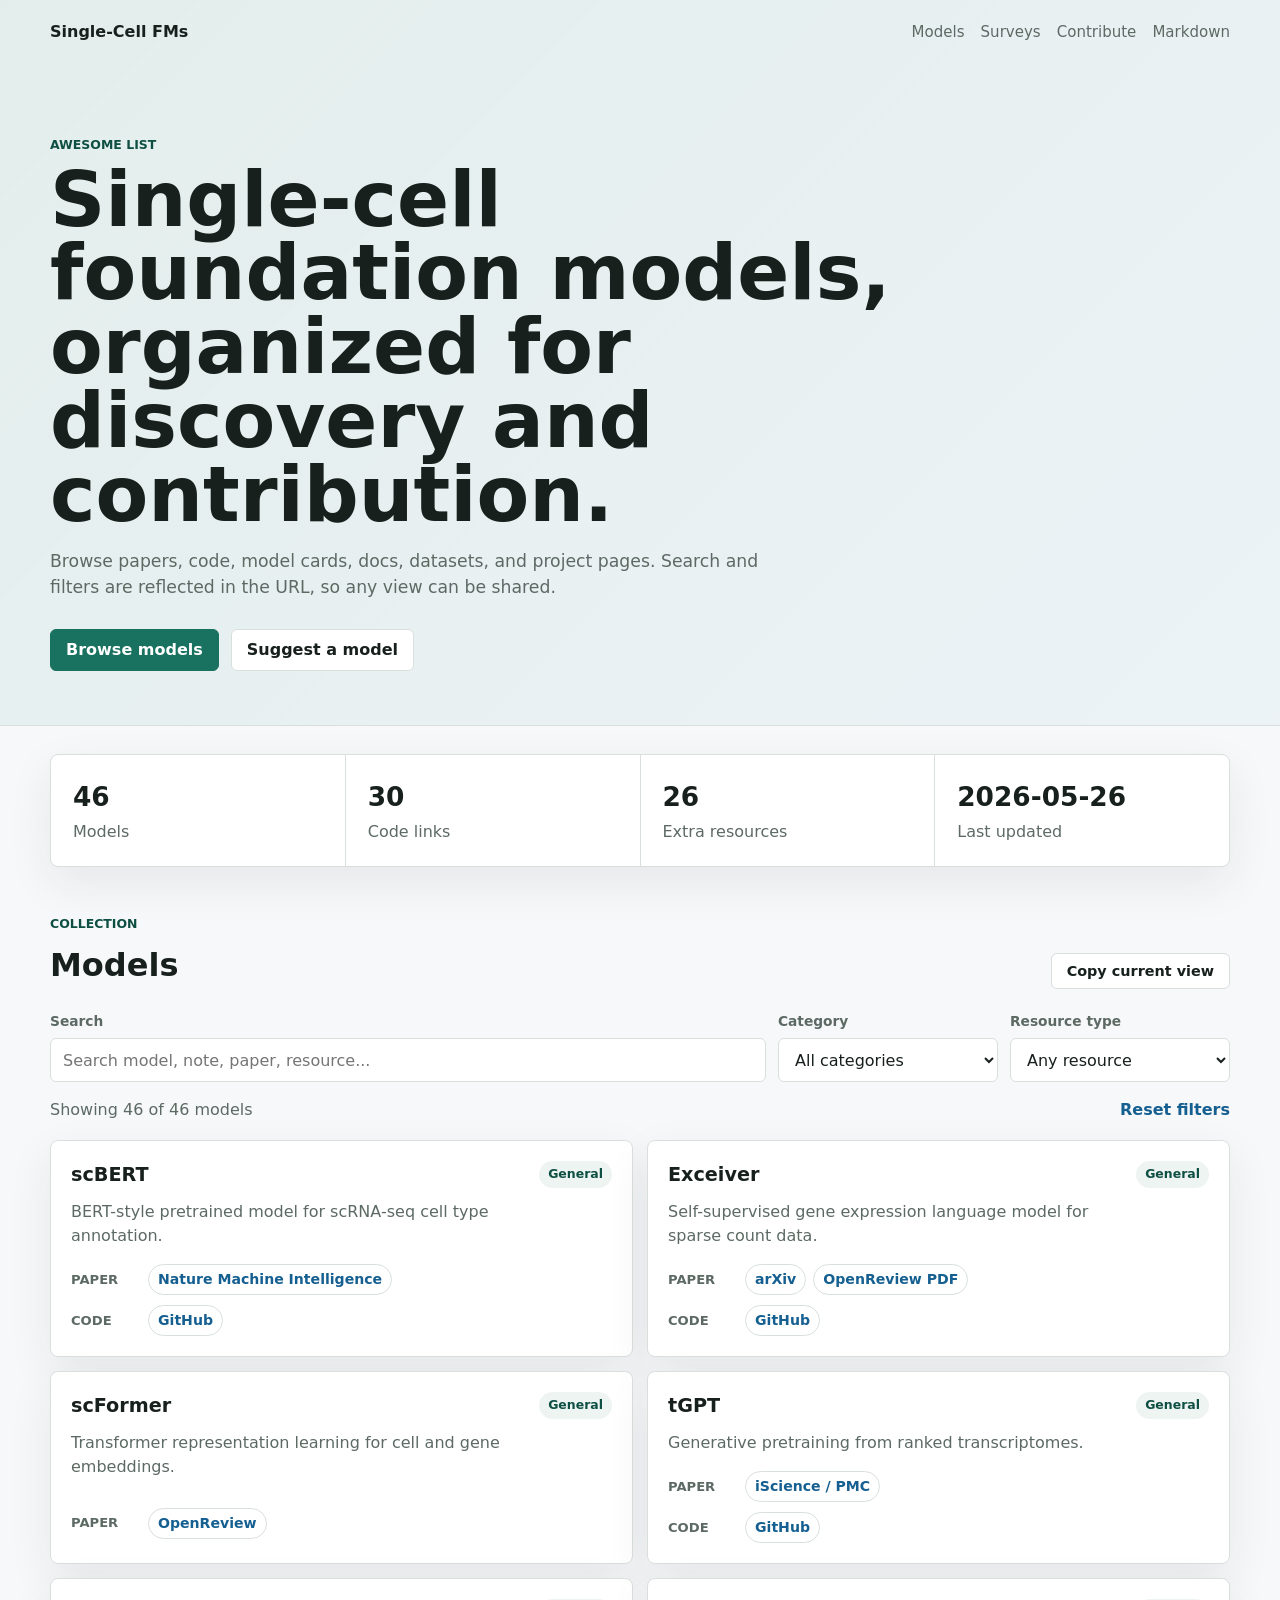
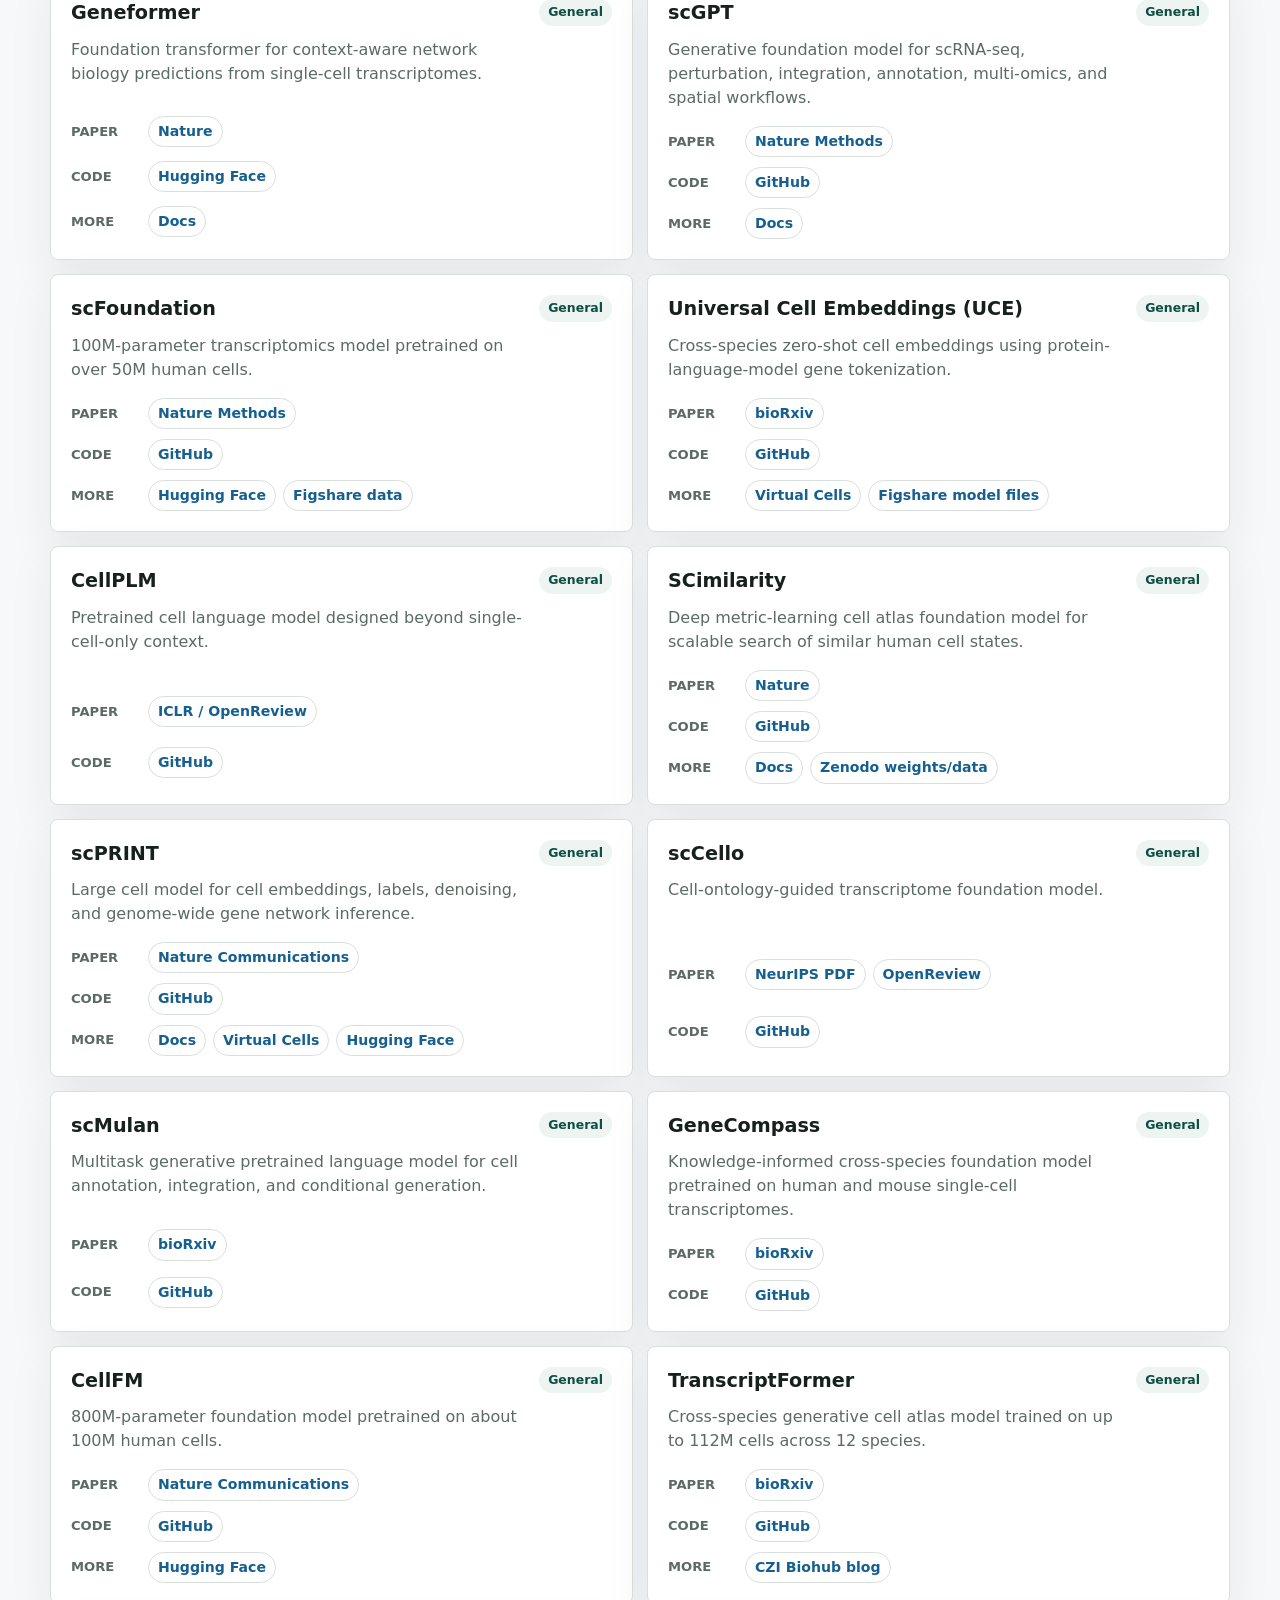
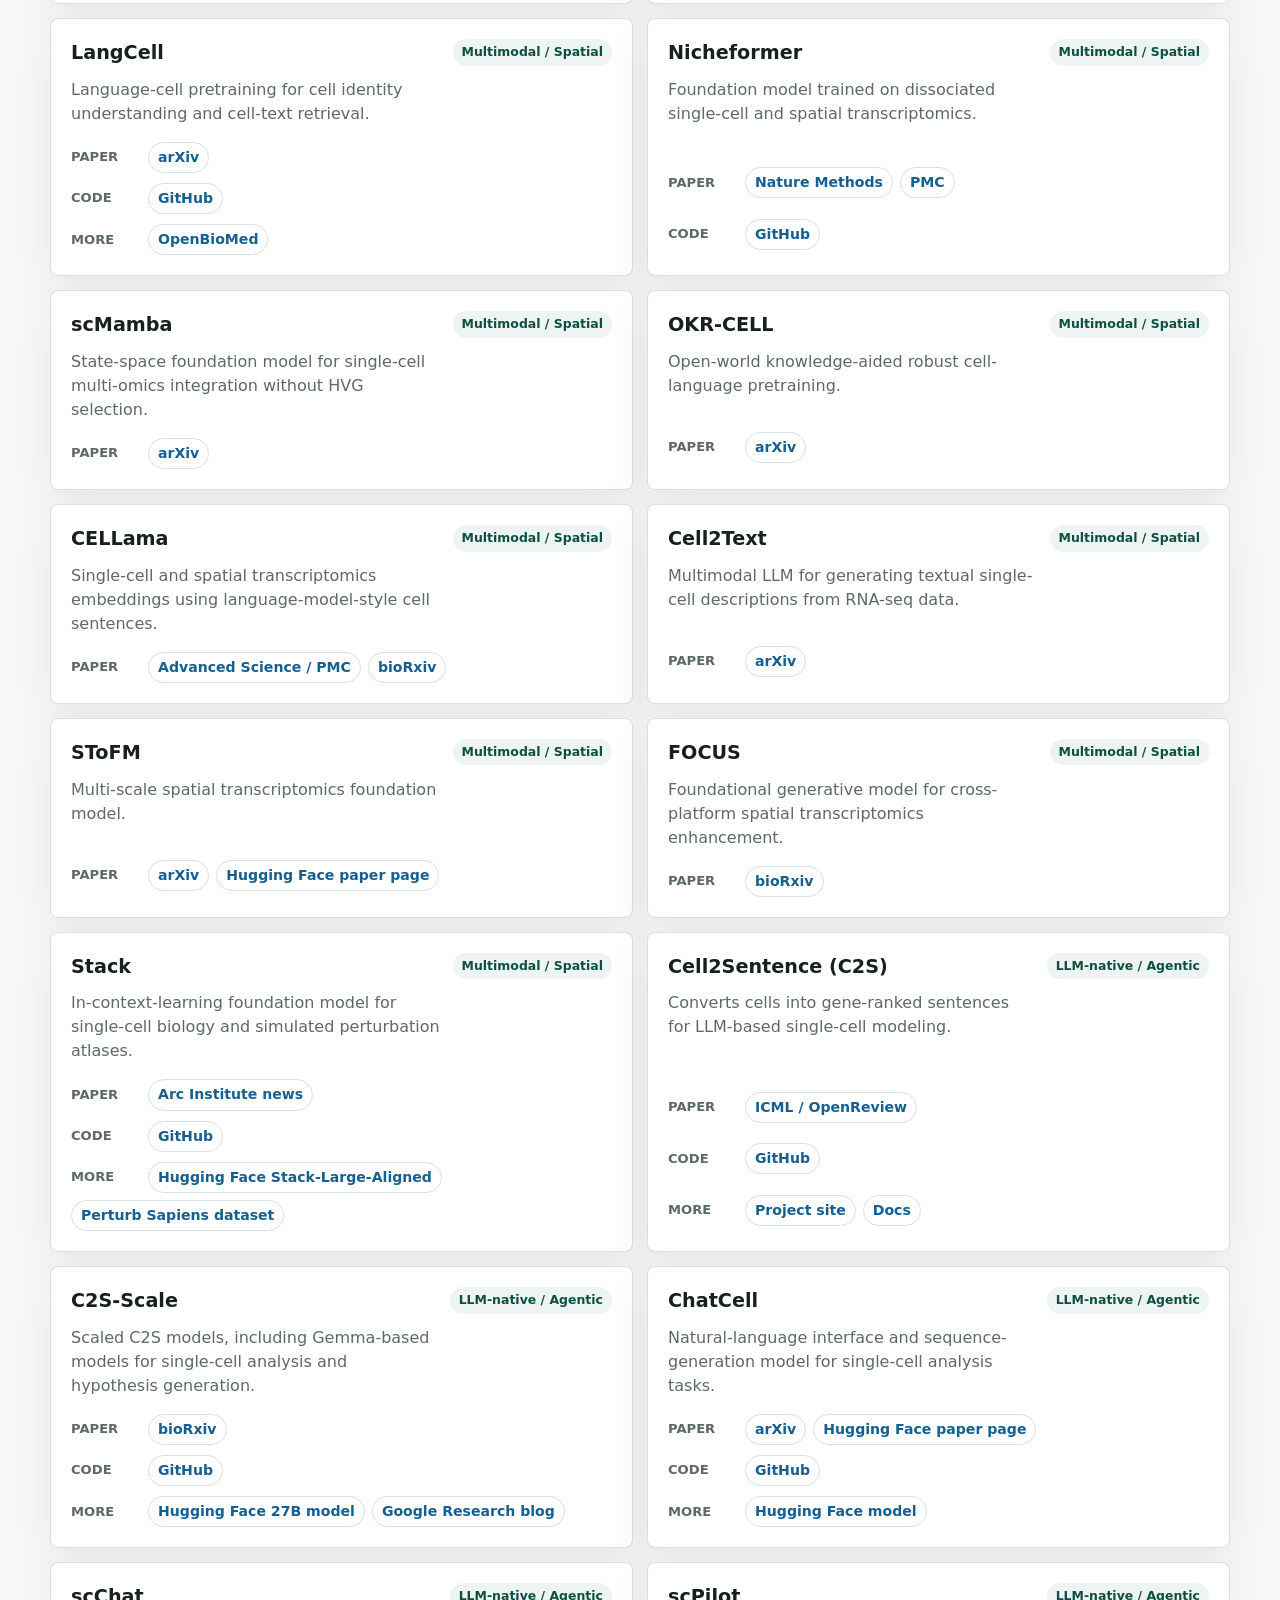
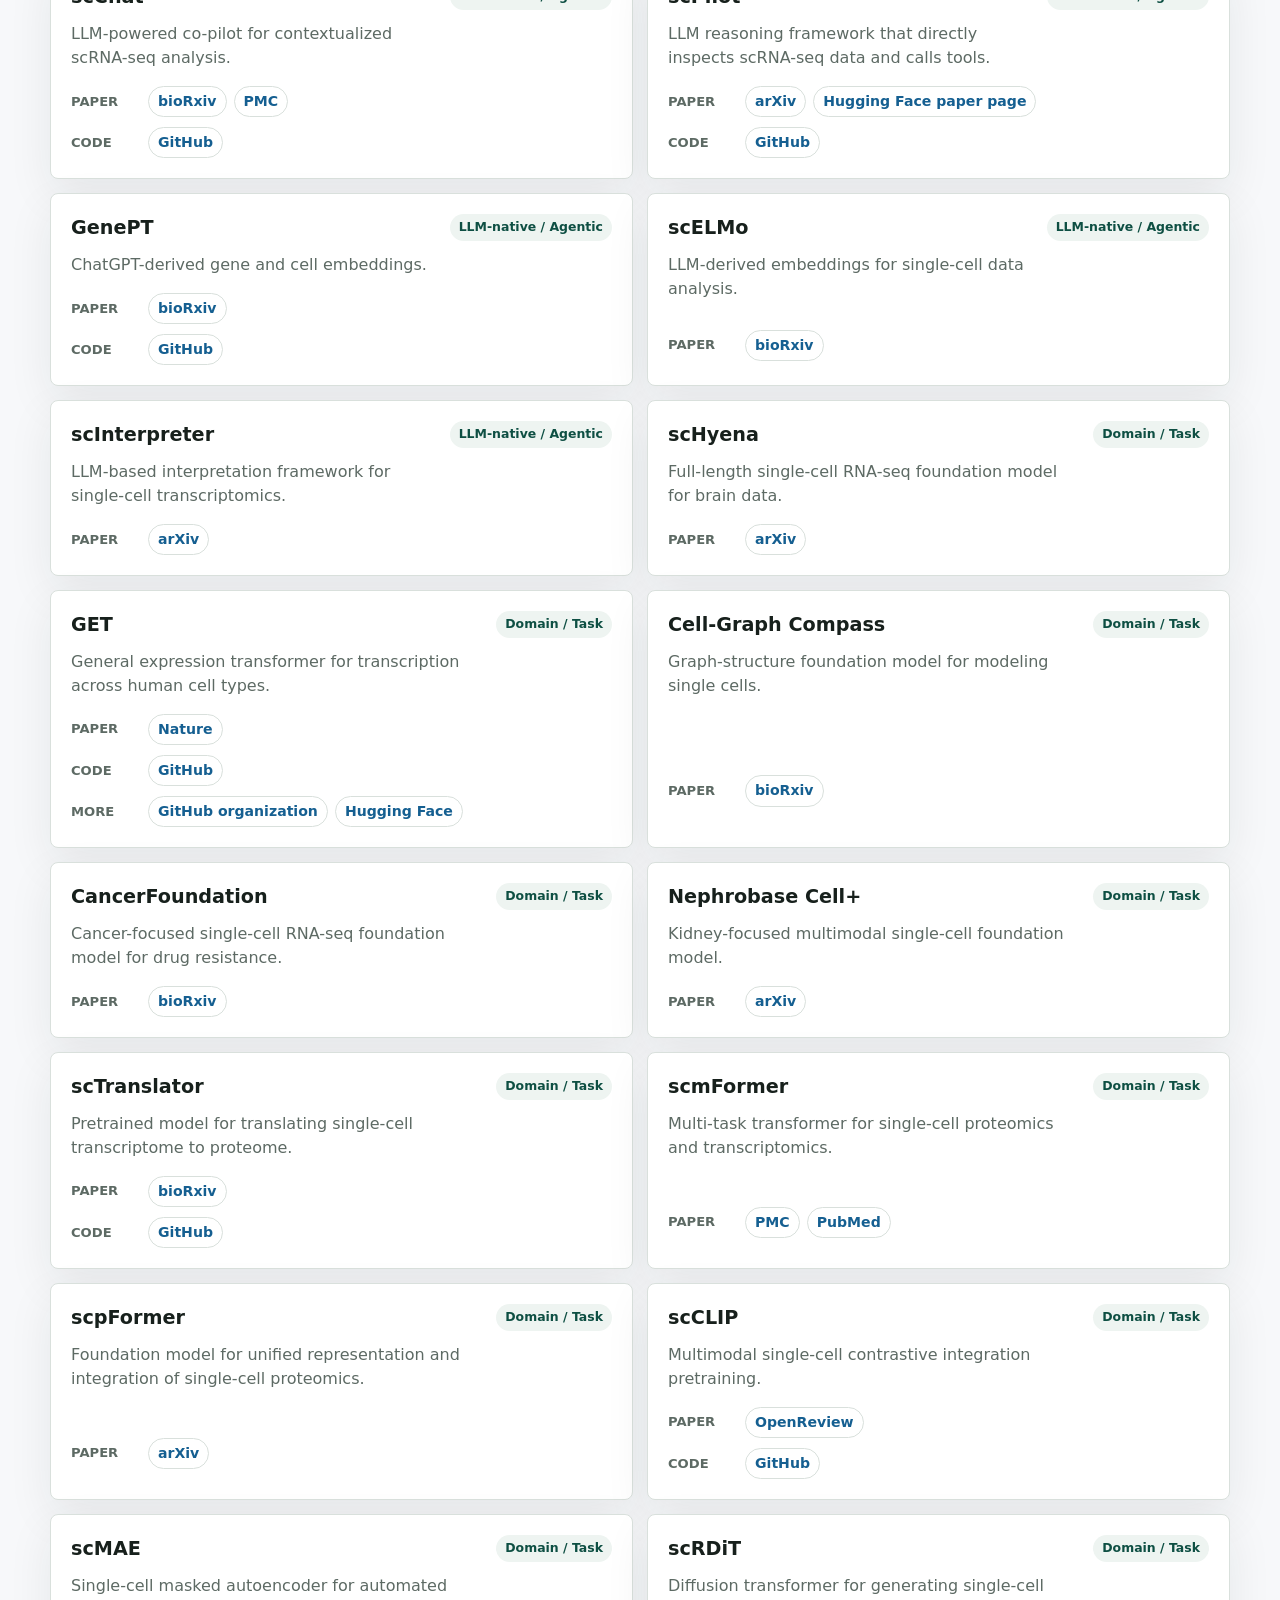
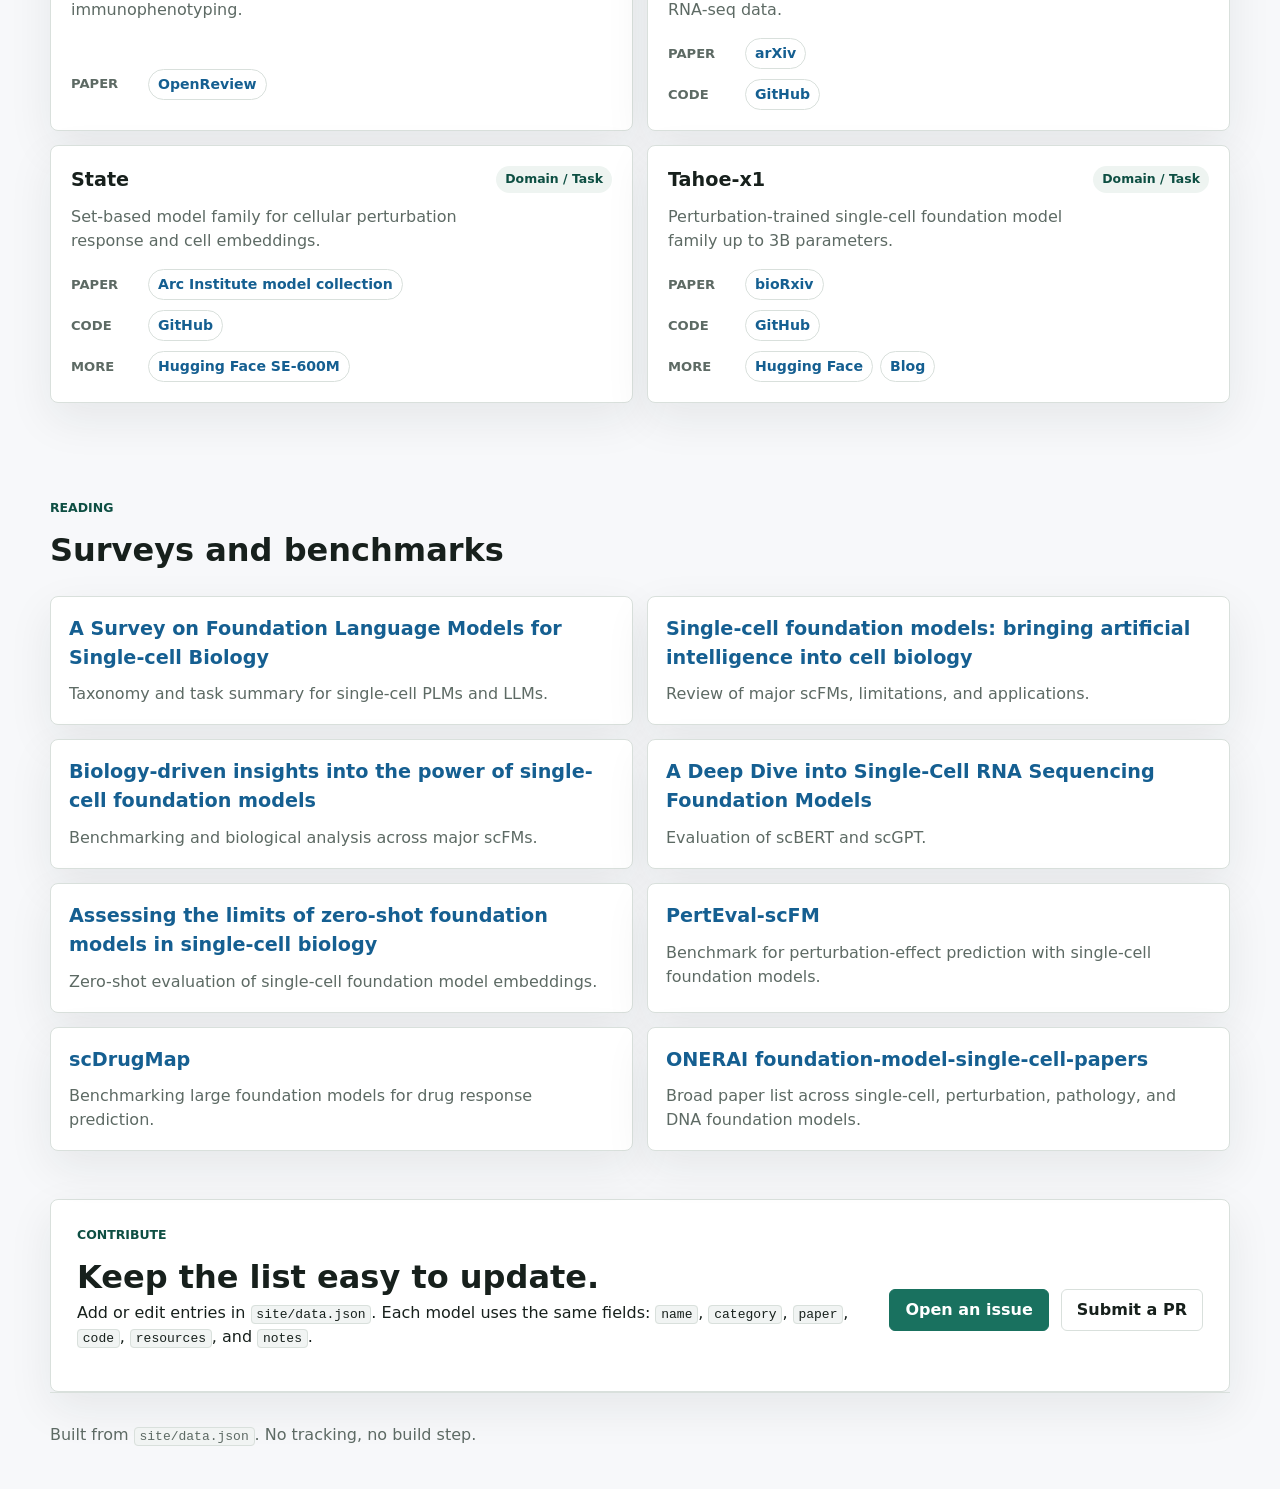
==== index.html @ 8ee84c01 "update website" ====
<!doctype html>
<html lang="en">
  <head>
    <meta charset="utf-8">
    <meta name="viewport" content="width=device-width, initial-scale=1">
    <title>Awesome Single-Cell Foundation Models</title>
    <meta name="description" content="Searchable collection of single-cell foundation models, papers, code, and resources.">
    <link rel="stylesheet" href="styles.css">
  </head>
  <body>
    <header class="site-header">
      <nav class="topbar" aria-label="Primary">
        <a class="brand" href="./">Single-Cell FMs</a>
        <div class="nav-links">
          <a href="#models">Models</a>
          <a href="#resources">Surveys</a>
          <a href="#contribute">Contribute</a>
          <a href="https://github.com/juntaic/Awesome-Single-Cell-Foundation-Models#readme">Markdown</a>
        </div>
      </nav>

      <section class="hero">
        <p class="eyebrow">Awesome list</p>
        <h1>Single-cell foundation models, organized for discovery and contribution.</h1>
        <p class="subtitle">
          Browse papers, code, model cards, docs, datasets, and project pages. Search and filters are reflected in the URL, so any view can be shared.
        </p>
        <div class="hero-actions">
          <a class="button primary" href="#models">Browse models</a>
          <a class="button" href="https://github.com/juntaic/Awesome-Single-Cell-Foundation-Models/issues/new?template=add-model.yml">Suggest a model</a>
        </div>
      </section>
    </header>

    <main>
      <section class="stats" aria-label="Collection summary">
        <div>
          <span id="modelCount">0</span>
          <p>Models</p>
        </div>
        <div>
          <span id="codeCount">0</span>
          <p>Code links</p>
        </div>
        <div>
          <span id="resourceCount">0</span>
          <p>Extra resources</p>
        </div>
        <div>
          <span id="updatedDate">-</span>
          <p>Last updated</p>
        </div>
      </section>

      <section id="models" class="section">
        <div class="section-heading">
          <div>
            <p class="eyebrow">Collection</p>
            <h2>Models</h2>
          </div>
          <button id="copyView" class="button small" type="button">Copy current view</button>
        </div>

        <div class="filters" aria-label="Model filters">
          <label class="search">
            <span>Search</span>
            <input id="searchInput" type="search" placeholder="Search model, note, paper, resource...">
          </label>

          <label>
            <span>Category</span>
            <select id="categoryFilter">
              <option value="">All categories</option>
            </select>
          </label>

          <label>
            <span>Resource type</span>
            <select id="resourceFilter">
              <option value="">Any resource</option>
              <option value="code">Has code</option>
              <option value="model">Has model / weights</option>
              <option value="docs">Has docs / project</option>
              <option value="data">Has data</option>
            </select>
          </label>
        </div>

        <div class="result-row">
          <p id="resultCount">Showing 0 models</p>
          <button id="resetFilters" type="button">Reset filters</button>
        </div>

        <div id="modelGrid" class="model-grid" aria-live="polite"></div>
      </section>

      <section id="resources" class="section">
        <div class="section-heading">
          <div>
            <p class="eyebrow">Reading</p>
            <h2>Surveys and benchmarks</h2>
          </div>
        </div>
        <div id="resourceList" class="resource-list"></div>
      </section>

      <section id="contribute" class="section contribute">
        <div>
          <p class="eyebrow">Contribute</p>
          <h2>Keep the list easy to update.</h2>
          <p>
            Add or edit entries in <code>site/data.json</code>. Each model uses the same fields:
            <code>name</code>, <code>category</code>, <code>paper</code>, <code>code</code>,
            <code>resources</code>, and <code>notes</code>.
          </p>
        </div>
        <div class="contribute-actions">
          <a class="button primary" href="https://github.com/juntaic/Awesome-Single-Cell-Foundation-Models/issues/new?template=add-model.yml">Open an issue</a>
          <a class="button" href="https://github.com/juntaic/Awesome-Single-Cell-Foundation-Models/pulls">Submit a PR</a>
        </div>
      </section>
    </main>

    <footer>
      <p>Built from <code>site/data.json</code>. No tracking, no build step.</p>
    </footer>

    <script src="app.js"></script>
  </body>
</html>
---- styles.css ----
:root {
  color-scheme: light;
  --bg: #f7f8fa;
  --surface: #ffffff;
  --surface-soft: #eef4f1;
  --text: #17201c;
  --muted: #5d6a64;
  --line: #d9e0dc;
  --accent: #19715f;
  --accent-dark: #0e4f43;
  --accent-soft: #dceee8;
  --link: #155f91;
  --shadow: 0 16px 45px rgba(21, 41, 34, 0.08);
}

* {
  box-sizing: border-box;
}

body {
  margin: 0;
  background: var(--bg);
  color: var(--text);
  font-family: Inter, ui-sans-serif, system-ui, -apple-system, BlinkMacSystemFont, "Segoe UI", sans-serif;
  line-height: 1.5;
}

a {
  color: var(--link);
  text-decoration: none;
}

a:hover {
  text-decoration: underline;
}

code {
  border: 1px solid var(--line);
  border-radius: 4px;
  background: #f1f4f3;
  padding: 0.08rem 0.3rem;
}

.site-header {
  background:
    linear-gradient(135deg, rgba(25, 113, 95, 0.12), rgba(71, 133, 171, 0.1)),
    var(--surface);
  border-bottom: 1px solid var(--line);
}

.topbar,
main,
footer {
  width: min(1180px, calc(100% - 32px));
  margin: 0 auto;
}

.topbar {
  min-height: 64px;
  display: flex;
  align-items: center;
  justify-content: space-between;
  gap: 24px;
}

.brand {
  color: var(--text);
  font-weight: 800;
}

.nav-links {
  display: flex;
  flex-wrap: wrap;
  gap: 16px;
  font-size: 0.94rem;
}

.nav-links a {
  color: var(--muted);
}

.hero {
  width: min(1180px, calc(100% - 32px));
  margin: 0 auto;
  padding: 72px 0 54px;
}

.eyebrow {
  margin: 0 0 8px;
  color: var(--accent-dark);
  font-size: 0.78rem;
  font-weight: 800;
  letter-spacing: 0;
  text-transform: uppercase;
}

h1,
h2,
h3,
p {
  margin-top: 0;
}

h1 {
  max-width: 920px;
  margin-bottom: 18px;
  font-size: clamp(2.35rem, 6vw, 5.4rem);
  line-height: 0.96;
  letter-spacing: 0;
}

h2 {
  margin-bottom: 0;
  font-size: 2rem;
  letter-spacing: 0;
}

h3 {
  margin-bottom: 10px;
  font-size: 1.2rem;
  letter-spacing: 0;
}

.subtitle {
  max-width: 760px;
  color: var(--muted);
  font-size: 1.08rem;
}

.hero-actions,
.contribute-actions {
  display: flex;
  flex-wrap: wrap;
  gap: 12px;
  margin-top: 28px;
}

.button,
button {
  display: inline-flex;
  align-items: center;
  justify-content: center;
  min-height: 42px;
  border: 1px solid var(--line);
  border-radius: 6px;
  background: var(--surface);
  color: var(--text);
  padding: 0 15px;
  font: inherit;
  font-weight: 700;
  cursor: pointer;
}

.button:hover,
button:hover {
  border-color: var(--accent);
  text-decoration: none;
}

.button.primary {
  border-color: var(--accent);
  background: var(--accent);
  color: #fff;
}

.button.small {
  min-height: 36px;
  font-size: 0.9rem;
}

.stats {
  display: grid;
  grid-template-columns: repeat(4, 1fr);
  gap: 1px;
  overflow: hidden;
  margin-top: 28px;
  border: 1px solid var(--line);
  border-radius: 8px;
  background: var(--line);
  box-shadow: var(--shadow);
}

.stats div {
  background: var(--surface);
  padding: 22px;
}

.stats span {
  display: block;
  margin-bottom: 3px;
  font-size: 1.65rem;
  font-weight: 850;
}

.stats p,
.result-row p,
footer p {
  margin-bottom: 0;
  color: var(--muted);
}

.section {
  padding: 48px 0;
}

.section-heading {
  display: flex;
  align-items: end;
  justify-content: space-between;
  gap: 16px;
  margin-bottom: 22px;
}

.filters {
  display: grid;
  grid-template-columns: minmax(220px, 1fr) 220px 220px;
  gap: 12px;
  margin-bottom: 16px;
}

label span {
  display: block;
  margin-bottom: 6px;
  color: var(--muted);
  font-size: 0.86rem;
  font-weight: 700;
}

input,
select {
  width: 100%;
  height: 44px;
  border: 1px solid var(--line);
  border-radius: 6px;
  background: var(--surface);
  color: var(--text);
  padding: 0 12px;
  font: inherit;
}

input:focus,
select:focus {
  border-color: var(--accent);
  outline: 3px solid var(--accent-soft);
}

.result-row {
  display: flex;
  align-items: center;
  justify-content: space-between;
  gap: 12px;
  margin-bottom: 18px;
}

.result-row button {
  min-height: auto;
  border: 0;
  background: transparent;
  color: var(--link);
  padding: 0;
}

.model-grid {
  display: grid;
  grid-template-columns: repeat(2, minmax(0, 1fr));
  gap: 14px;
}

.model-card,
.resource-card,
.contribute {
  border: 1px solid var(--line);
  border-radius: 8px;
  background: var(--surface);
  box-shadow: var(--shadow);
}

.model-card {
  display: grid;
  gap: 16px;
  padding: 20px;
}

.model-card header {
  display: flex;
  align-items: start;
  justify-content: space-between;
  gap: 12px;
}

.category {
  flex: none;
  border-radius: 999px;
  background: var(--surface-soft);
  color: var(--accent-dark);
  padding: 4px 9px;
  font-size: 0.78rem;
  font-weight: 800;
}

.notes {
  margin-bottom: 0;
  color: var(--muted);
}

.link-groups {
  display: grid;
  gap: 10px;
}

.link-group {
  display: flex;
  flex-wrap: wrap;
  gap: 7px;
  align-items: center;
}

.link-label {
  min-width: 70px;
  color: var(--muted);
  font-size: 0.82rem;
  font-weight: 800;
  text-transform: uppercase;
}

.pill {
  border: 1px solid var(--line);
  border-radius: 999px;
  background: #fff;
  padding: 4px 9px;
  font-size: 0.88rem;
  font-weight: 700;
}

.resource-list {
  display: grid;
  grid-template-columns: repeat(2, minmax(0, 1fr));
  gap: 14px;
}

.resource-card {
  padding: 18px;
}

.resource-card p {
  margin-bottom: 0;
  color: var(--muted);
}

.contribute {
  display: grid;
  grid-template-columns: 1fr auto;
  gap: 20px;
  align-items: center;
  padding: 26px;
}

footer {
  padding: 30px 0 42px;
  border-top: 1px solid var(--line);
}

@media (max-width: 820px) {
  .topbar,
  .section-heading,
  .result-row,
  .contribute {
    align-items: start;
    flex-direction: column;
  }

  .stats,
  .filters,
  .model-grid,
  .resource-list,
  .contribute {
    grid-template-columns: 1fr;
  }

  .hero {
    padding: 48px 0 38px;
  }

  h1 {
    font-size: 2.7rem;
  }
}
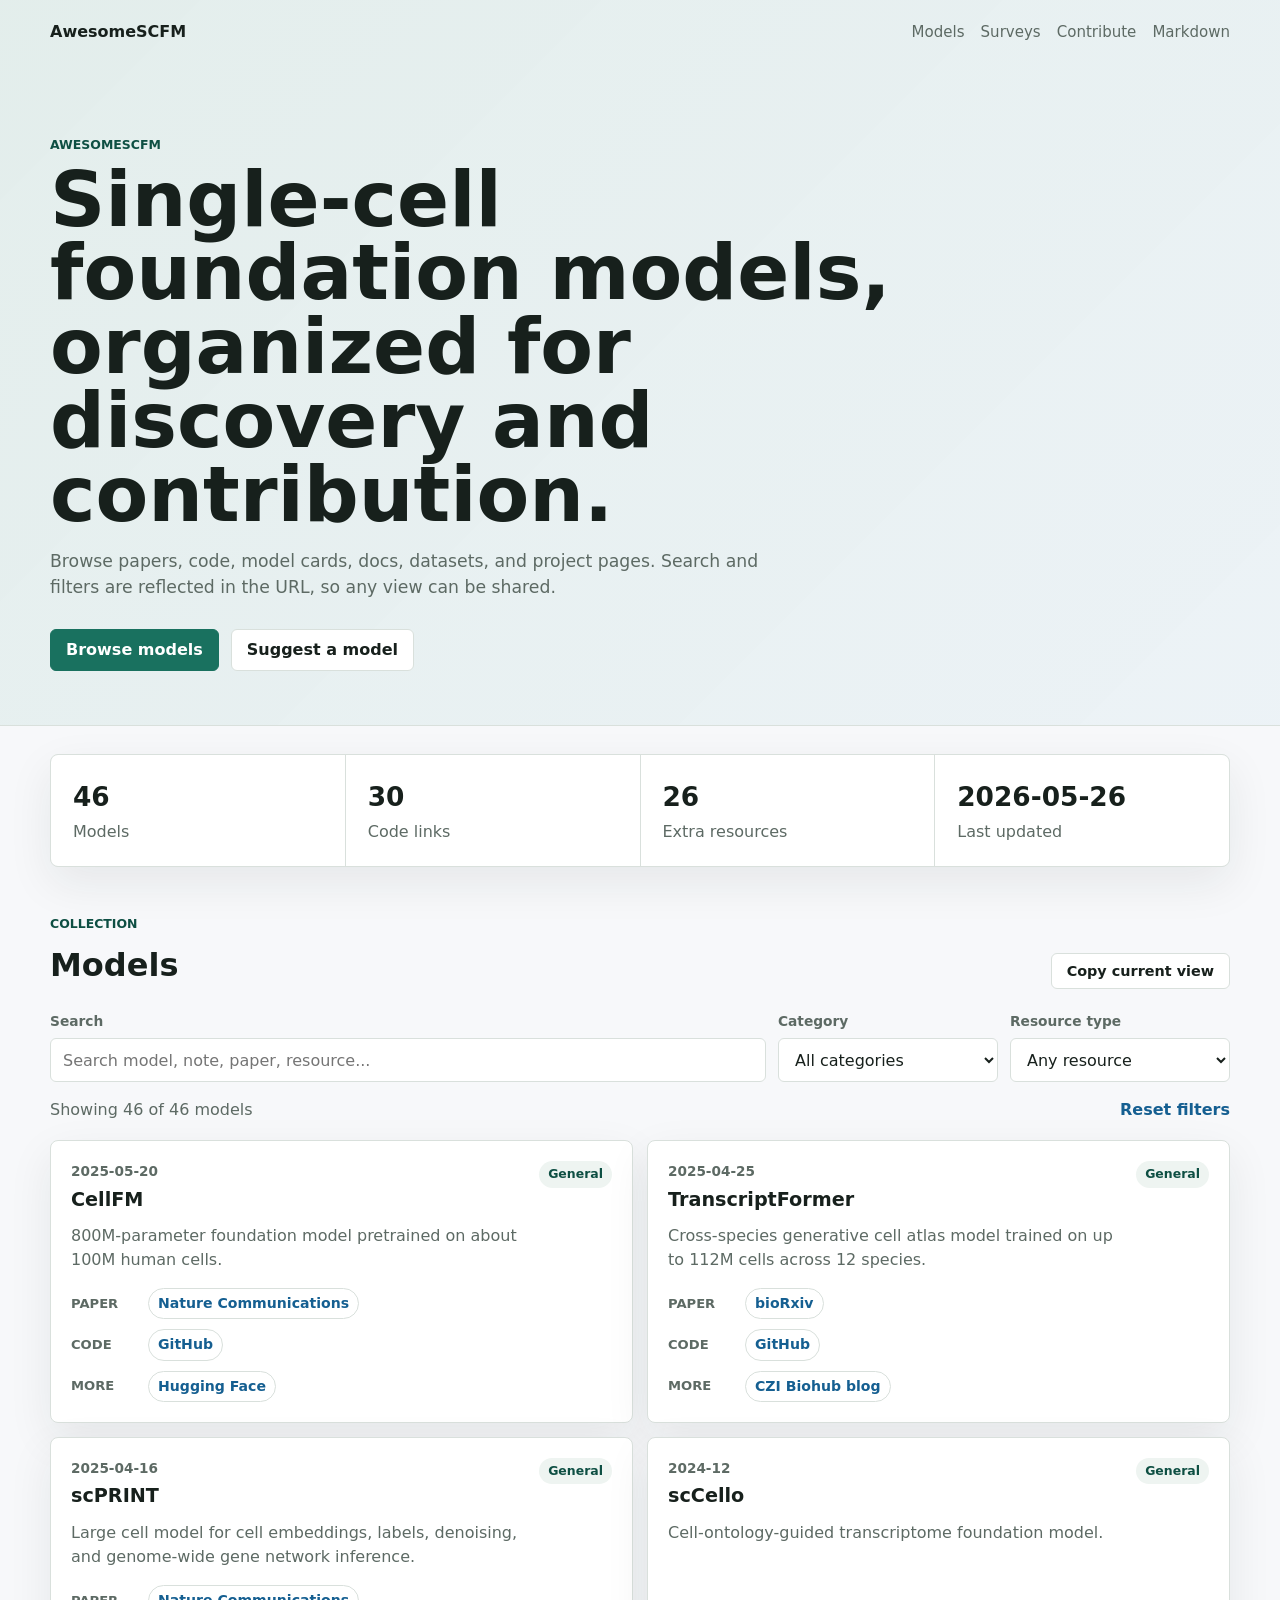
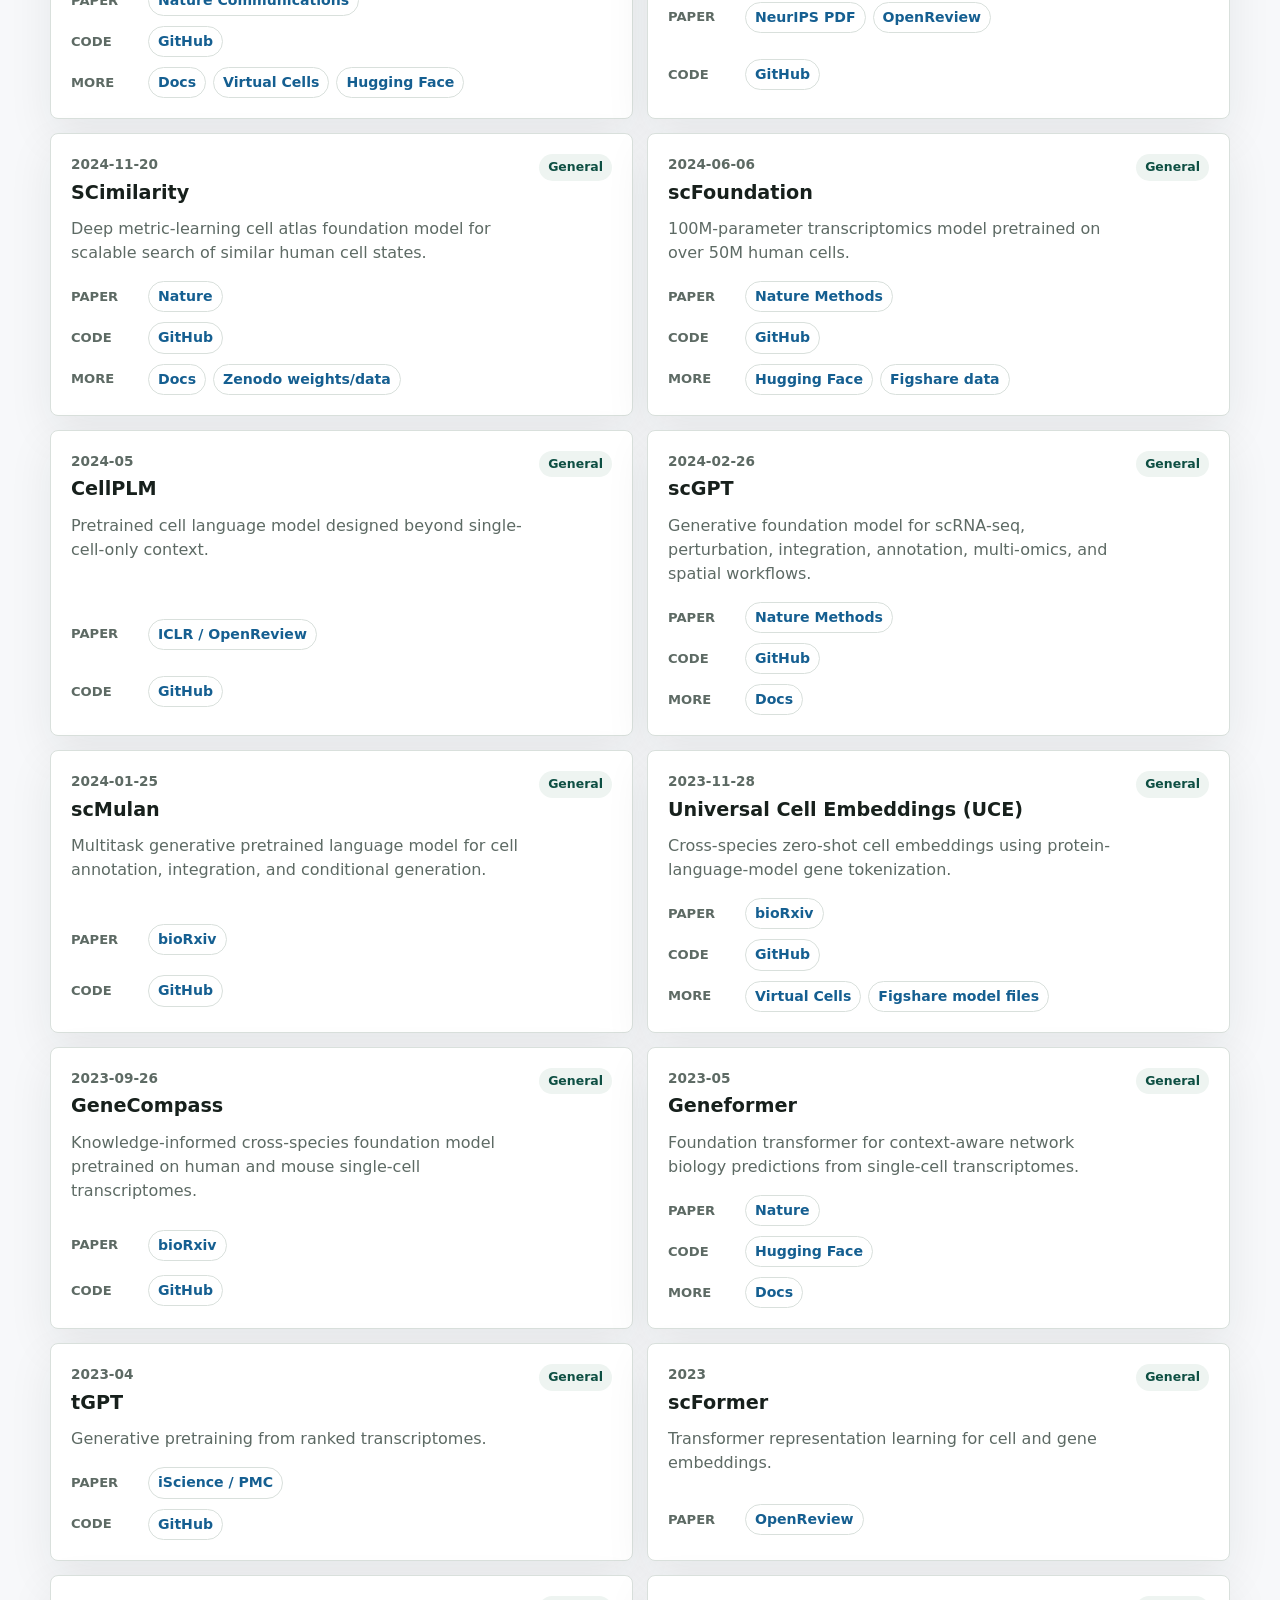
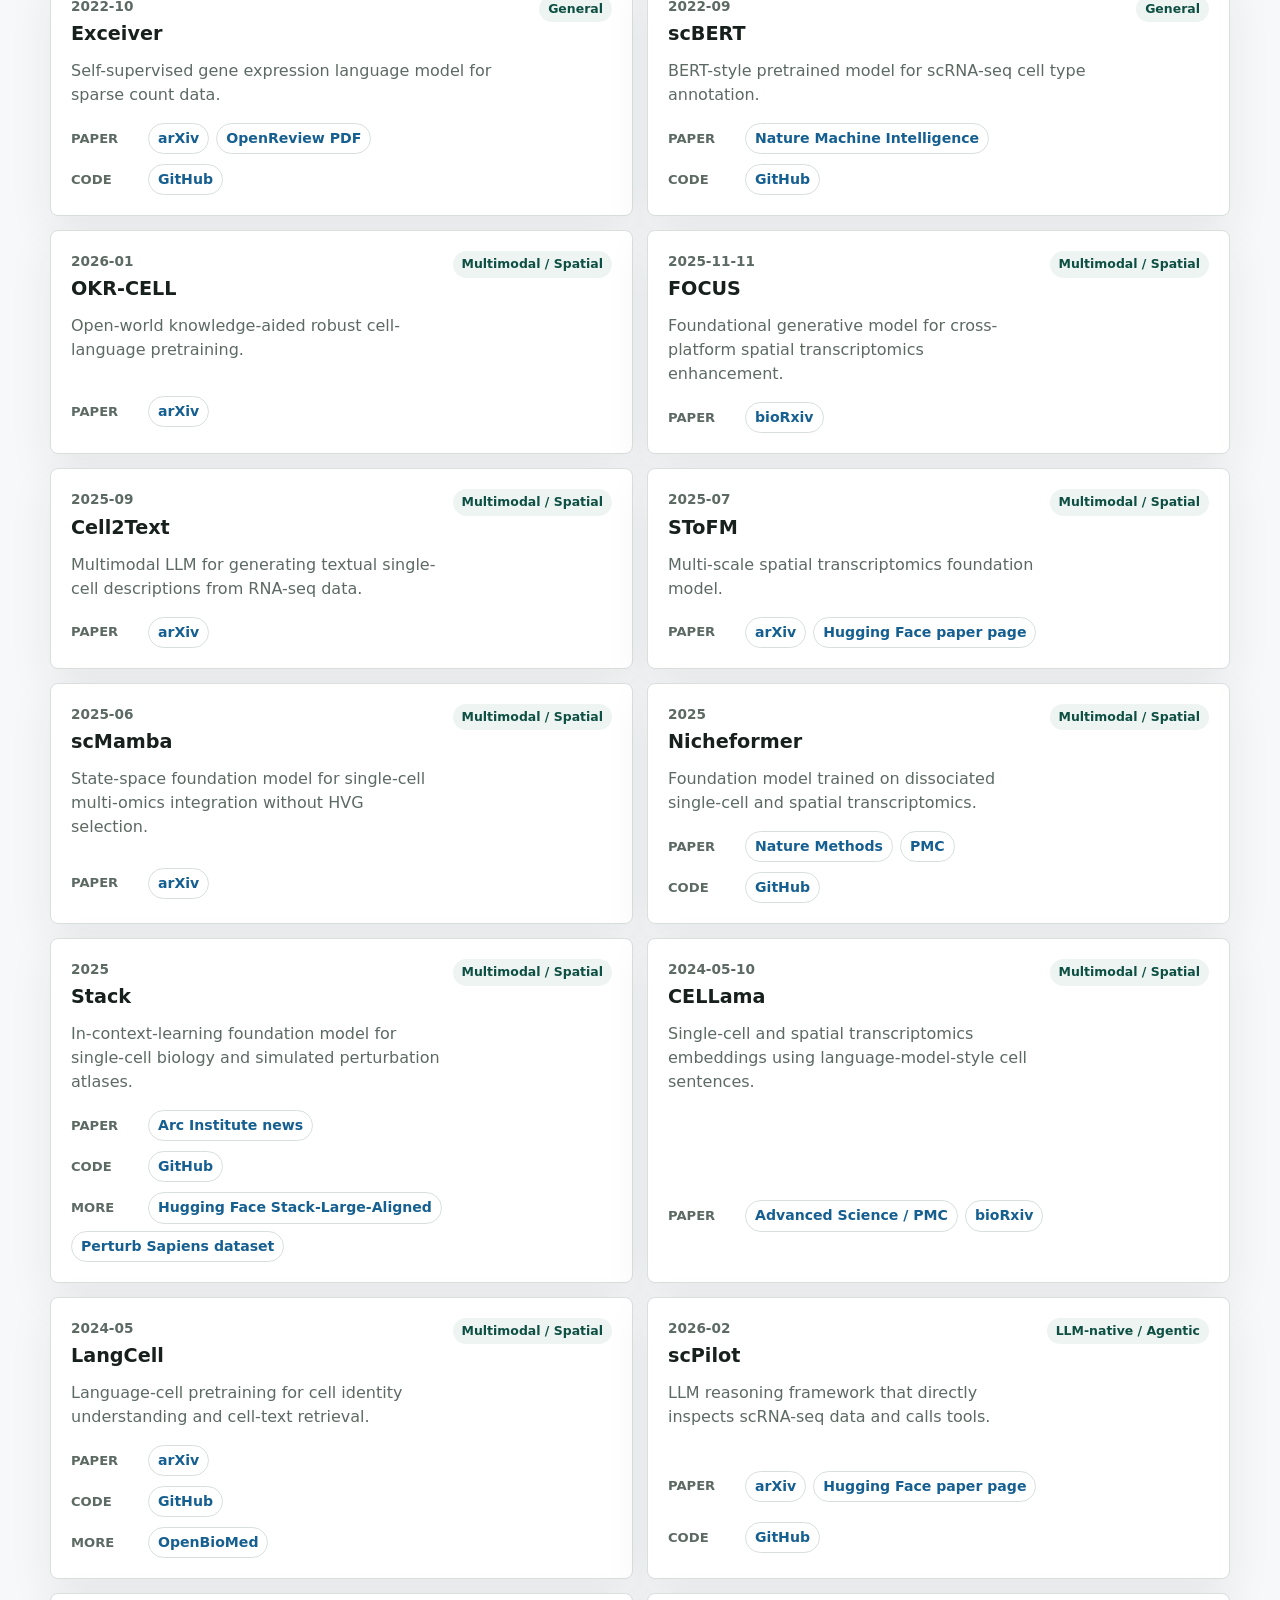
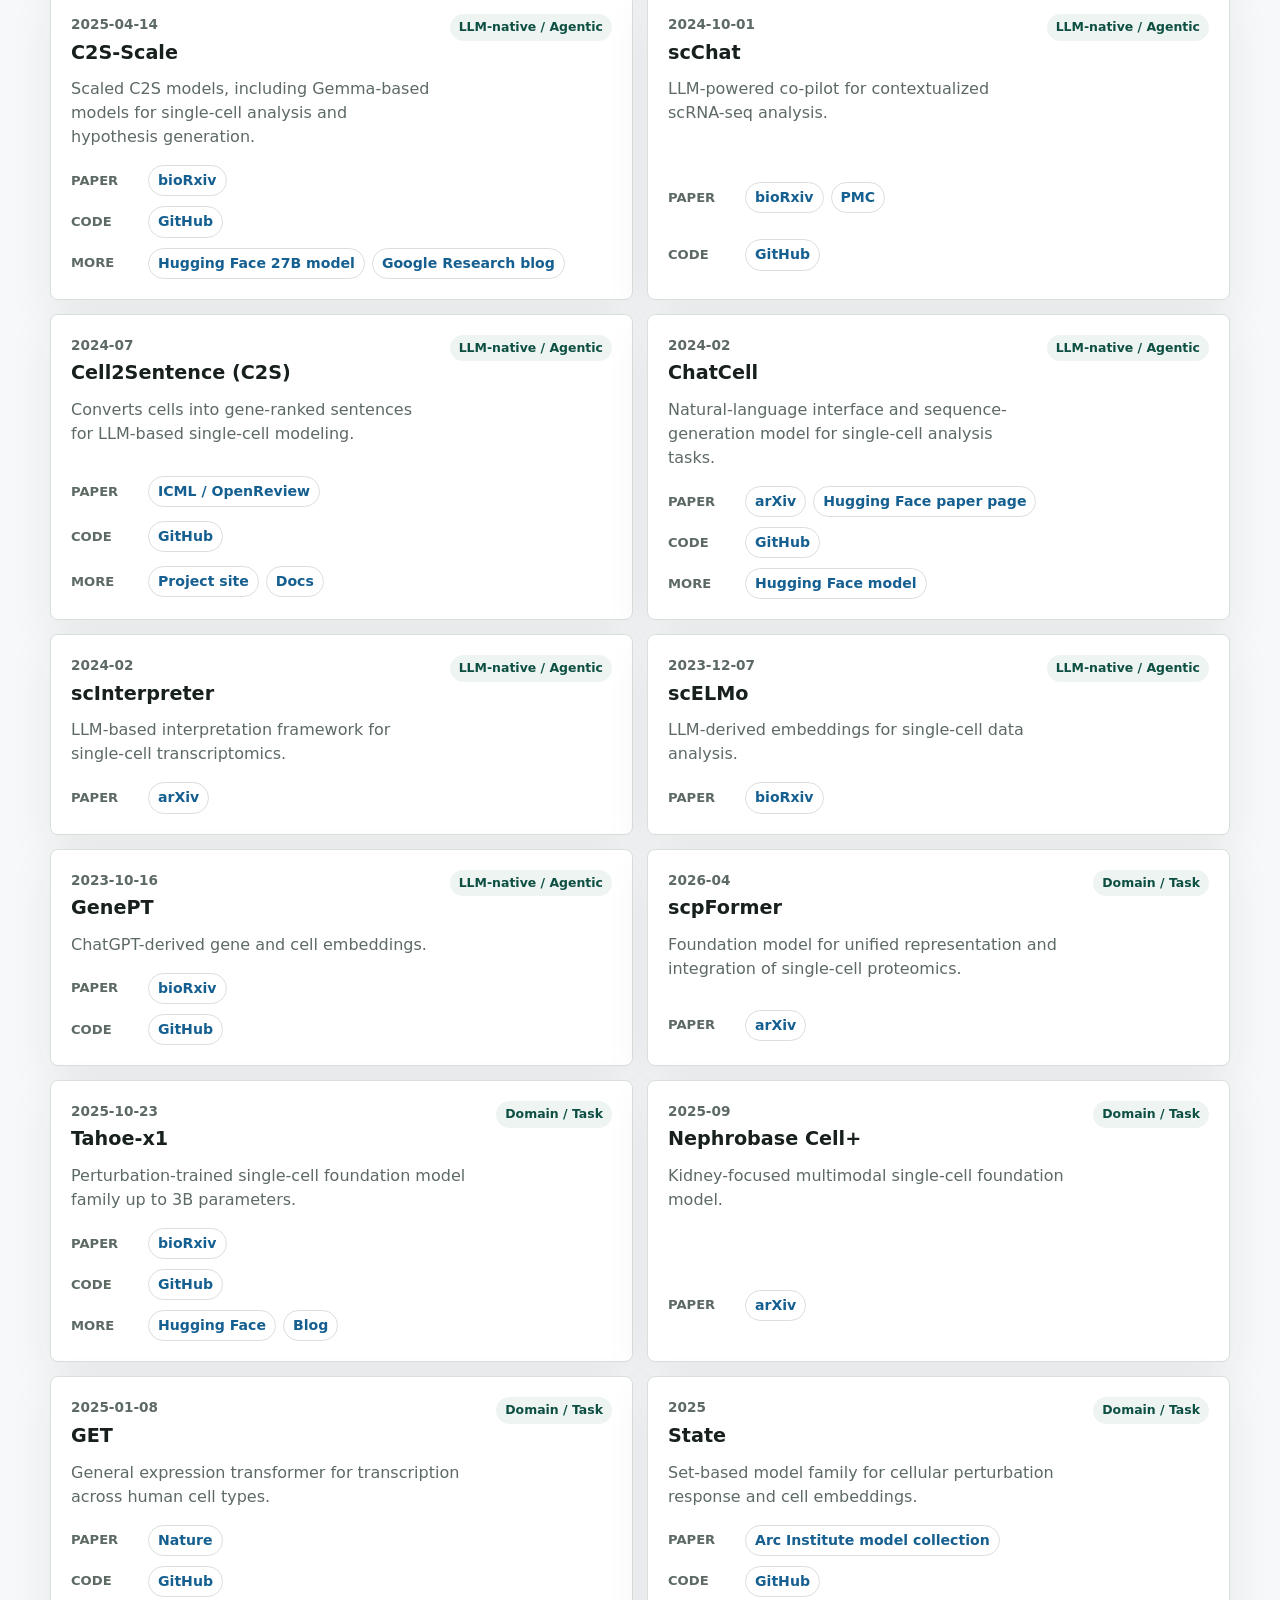
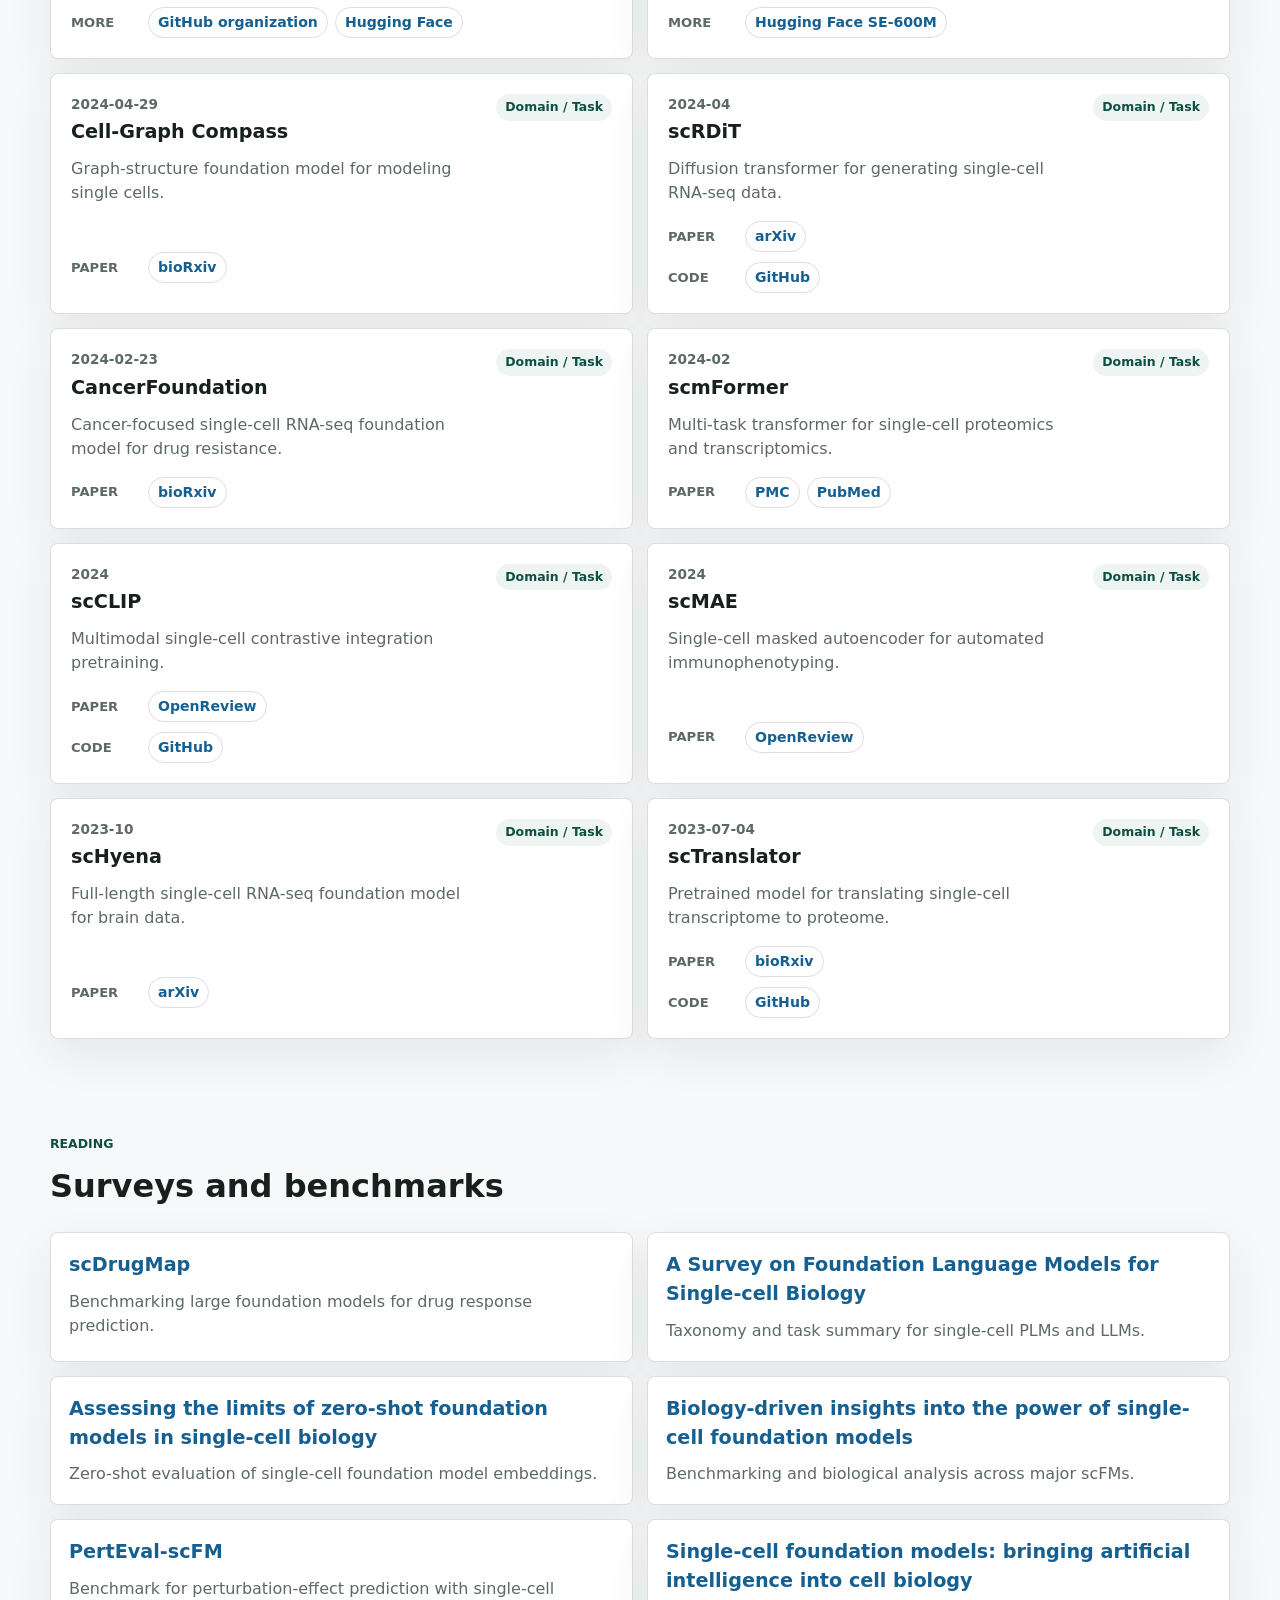
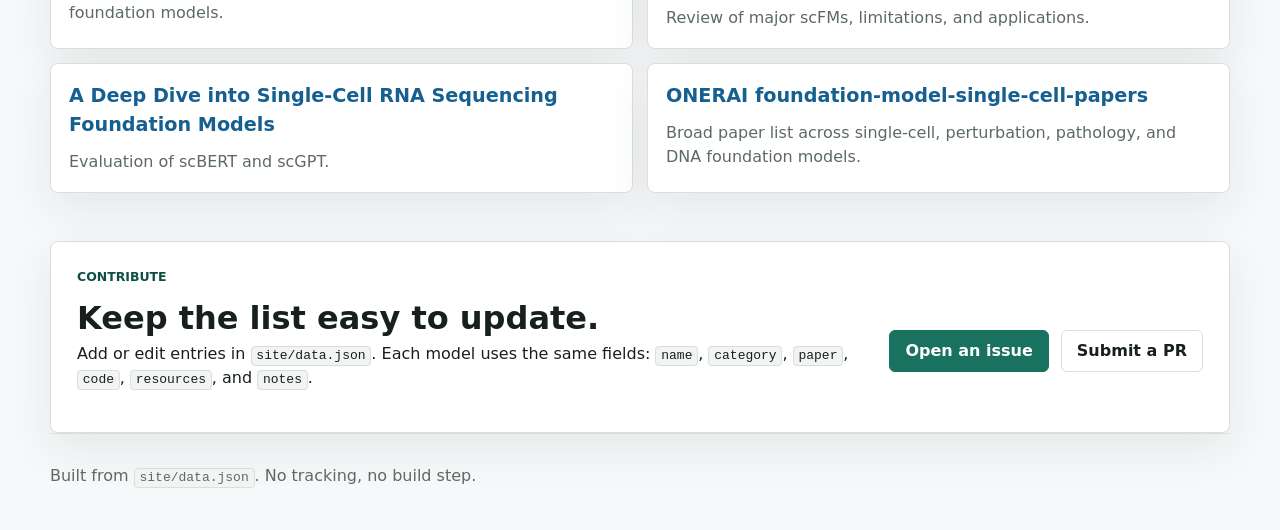
==== commit d33dd6f3: "Configure AwesomeSCFM custom domain" ====
--- a/index.html
+++ b/index.html
@@ -3,31 +3,31 @@
   <head>
     <meta charset="utf-8">
     <meta name="viewport" content="width=device-width, initial-scale=1">
-    <title>Awesome Single-Cell Foundation Models</title>
-    <meta name="description" content="Searchable collection of single-cell foundation models, papers, code, and resources.">
+    <title>AwesomeSCFM</title>
+    <meta name="description" content="AwesomeSCFM is a searchable collection of single-cell foundation models, papers, code, and resources.">
     <link rel="stylesheet" href="styles.css">
   </head>
   <body>
     <header class="site-header">
       <nav class="topbar" aria-label="Primary">
-        <a class="brand" href="./">Single-Cell FMs</a>
+        <a class="brand" href="./">AwesomeSCFM</a>
         <div class="nav-links">
           <a href="#models">Models</a>
           <a href="#resources">Surveys</a>
           <a href="#contribute">Contribute</a>
-          <a href="https://github.com/juntaic/Awesome-Single-Cell-Foundation-Models#readme">Markdown</a>
+          <a href="https://github.com/juntaic7/Awesome-Single-Cell-Foundation-Models#readme">Markdown</a>
         </div>
       </nav>
 
       <section class="hero">
-        <p class="eyebrow">Awesome list</p>
+        <p class="eyebrow">AwesomeSCFM</p>
         <h1>Single-cell foundation models, organized for discovery and contribution.</h1>
         <p class="subtitle">
           Browse papers, code, model cards, docs, datasets, and project pages. Search and filters are reflected in the URL, so any view can be shared.
         </p>
         <div class="hero-actions">
           <a class="button primary" href="#models">Browse models</a>
-          <a class="button" href="https://github.com/juntaic/Awesome-Single-Cell-Foundation-Models/issues/new?template=add-model.yml">Suggest a model</a>
+          <a class="button" href="https://github.com/juntaic7/Awesome-Single-Cell-Foundation-Models/issues/new?template=add-model.yml">Suggest a model</a>
         </div>
       </section>
     </header>
@@ -115,8 +115,8 @@
           </p>
         </div>
         <div class="contribute-actions">
-          <a class="button primary" href="https://github.com/juntaic/Awesome-Single-Cell-Foundation-Models/issues/new?template=add-model.yml">Open an issue</a>
-          <a class="button" href="https://github.com/juntaic/Awesome-Single-Cell-Foundation-Models/pulls">Submit a PR</a>
+          <a class="button primary" href="https://github.com/juntaic7/Awesome-Single-Cell-Foundation-Models/issues/new?template=add-model.yml">Open an issue</a>
+          <a class="button" href="https://github.com/juntaic7/Awesome-Single-Cell-Foundation-Models/pulls">Submit a PR</a>
         </div>
       </section>
     </main>
--- a/styles.css
+++ b/styles.css
@@ -303,6 +303,13 @@
   color: var(--muted);
 }
 
+.model-date {
+  margin-bottom: 4px;
+  color: var(--muted);
+  font-size: 0.85rem;
+  font-weight: 800;
+}
+
 .link-groups {
   display: grid;
   gap: 10px;
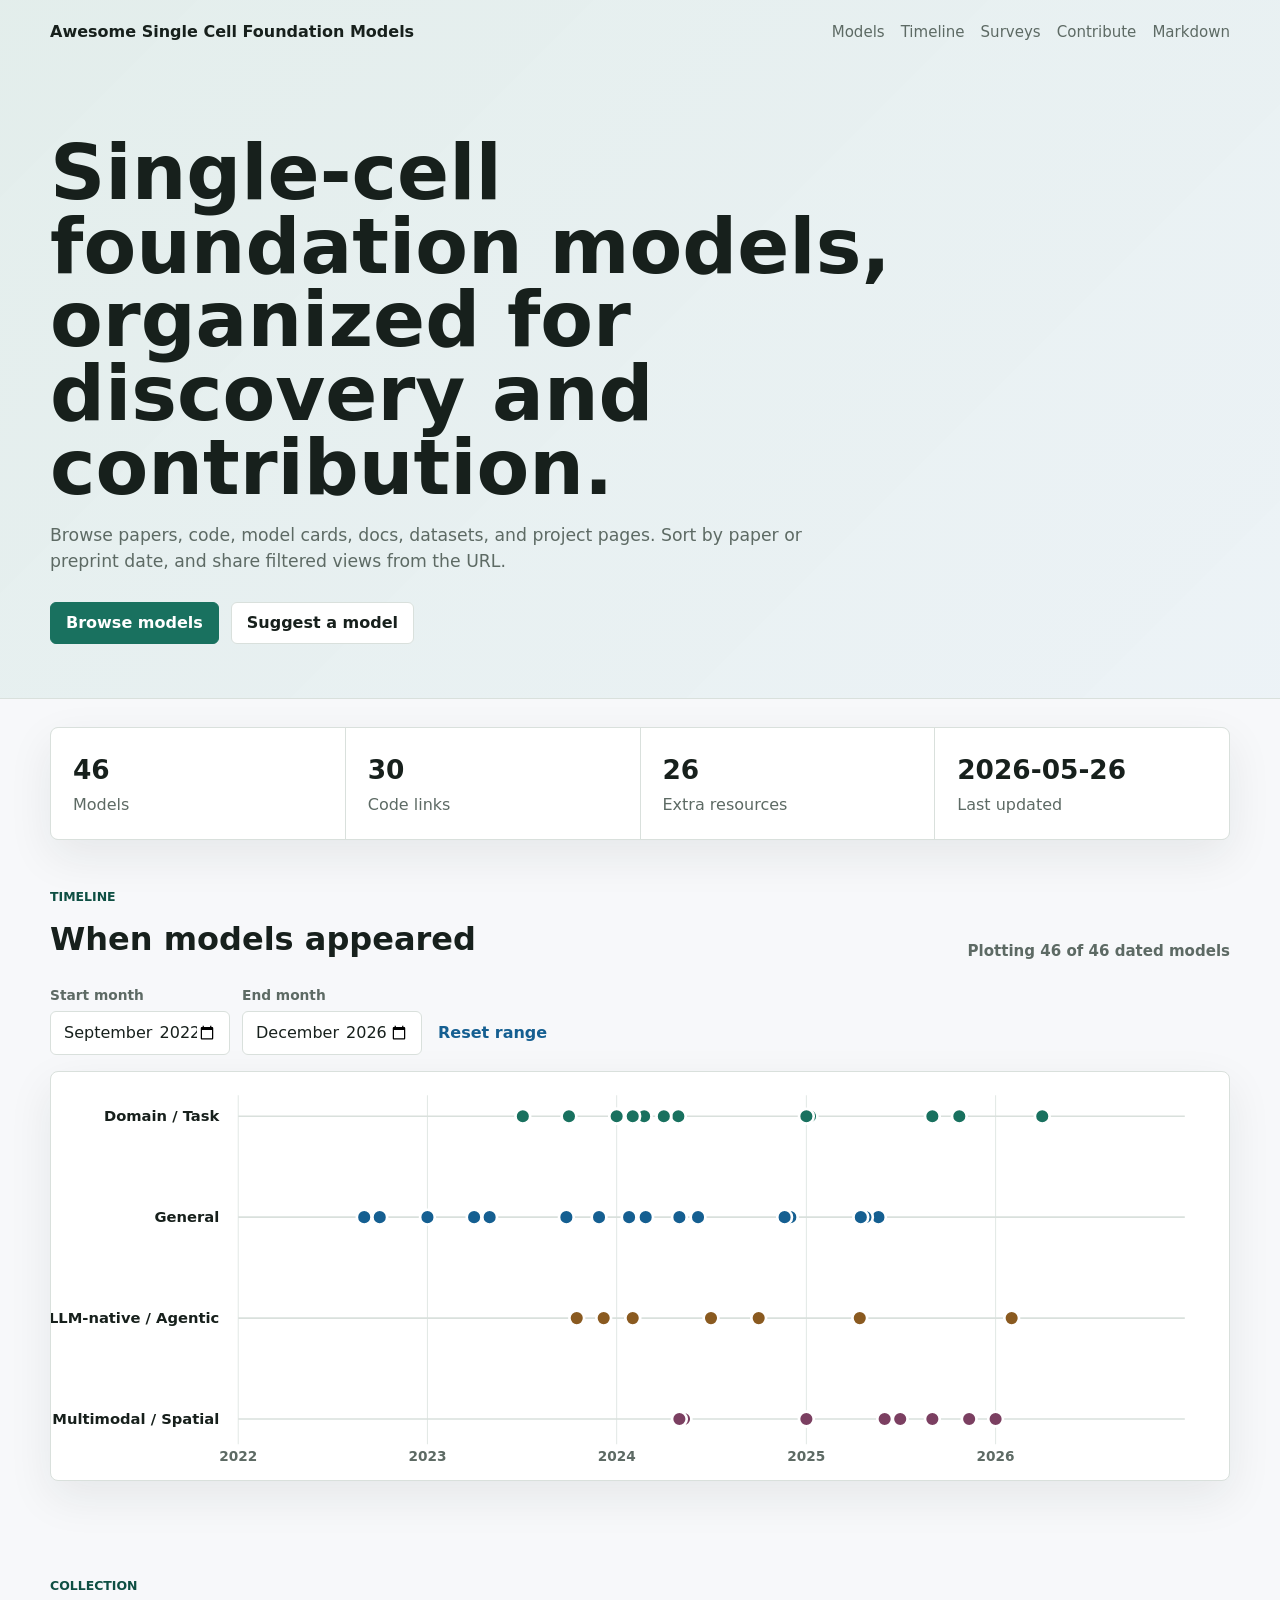
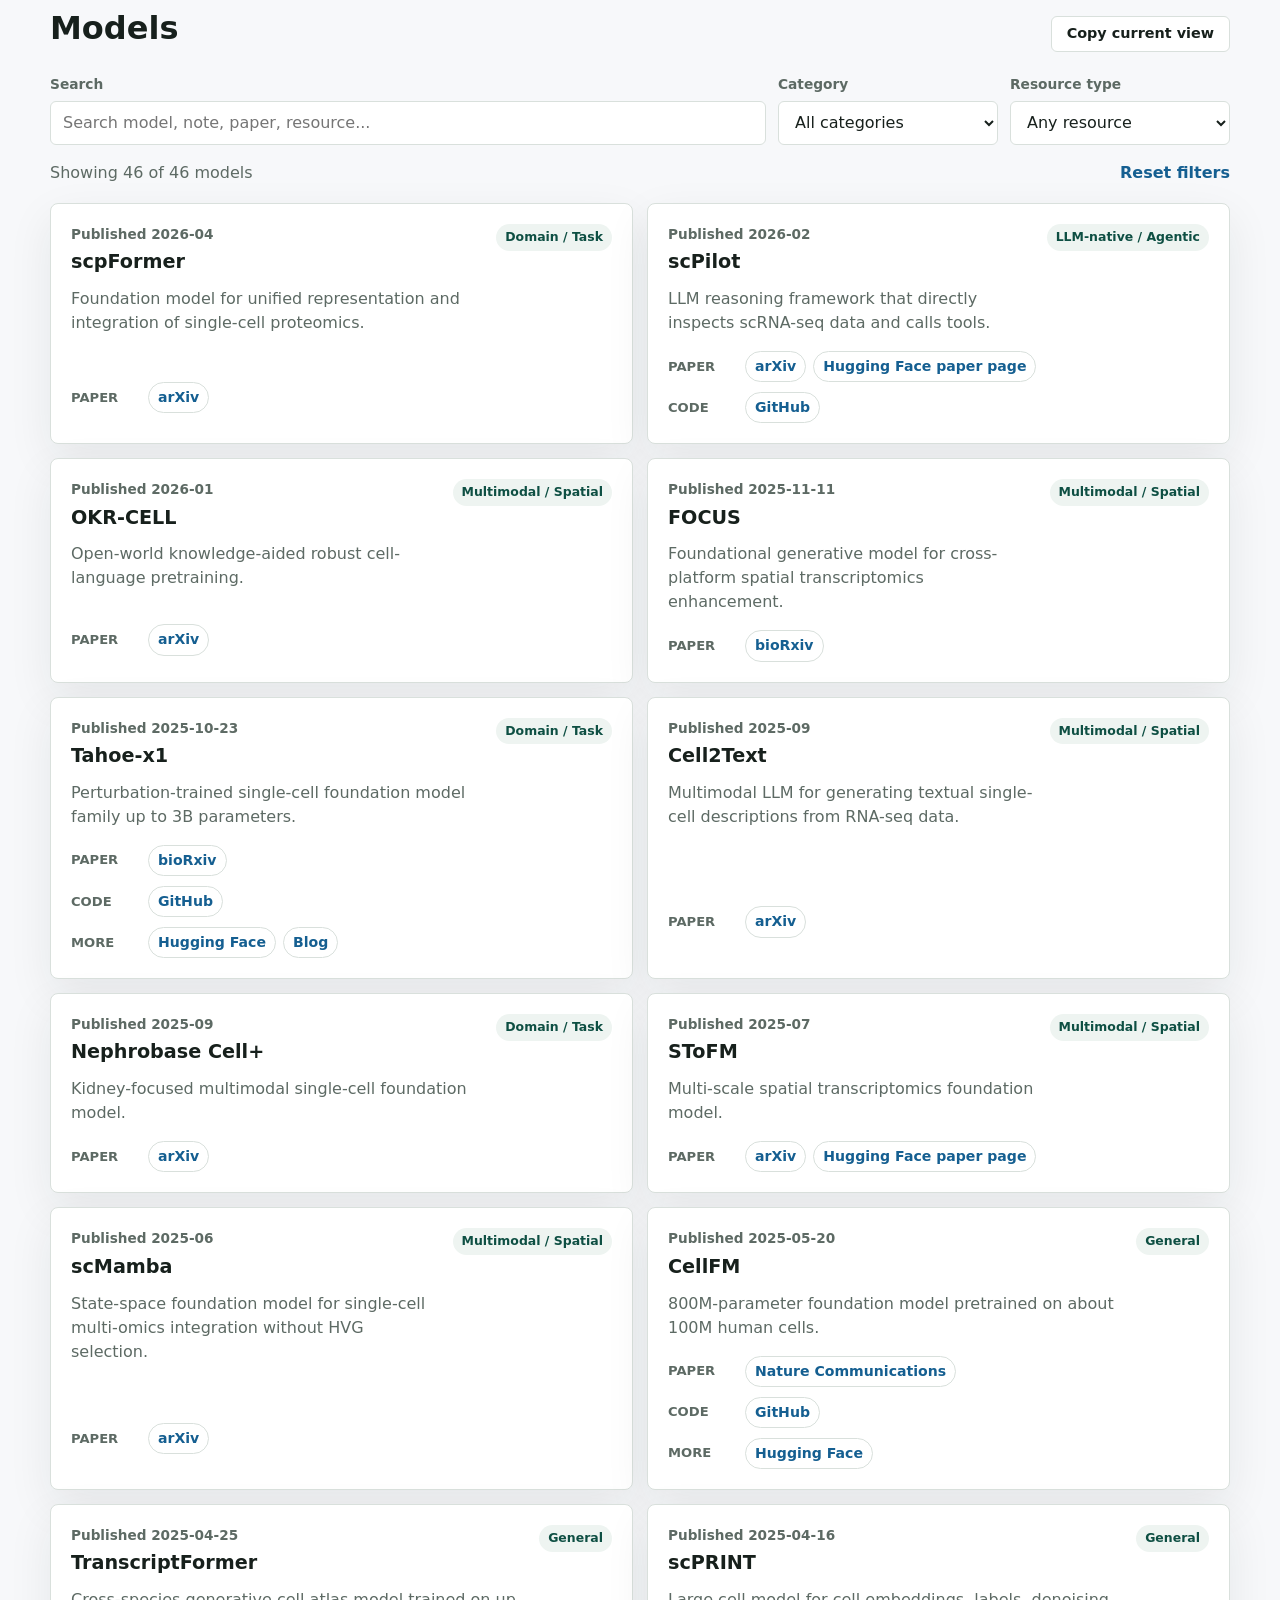
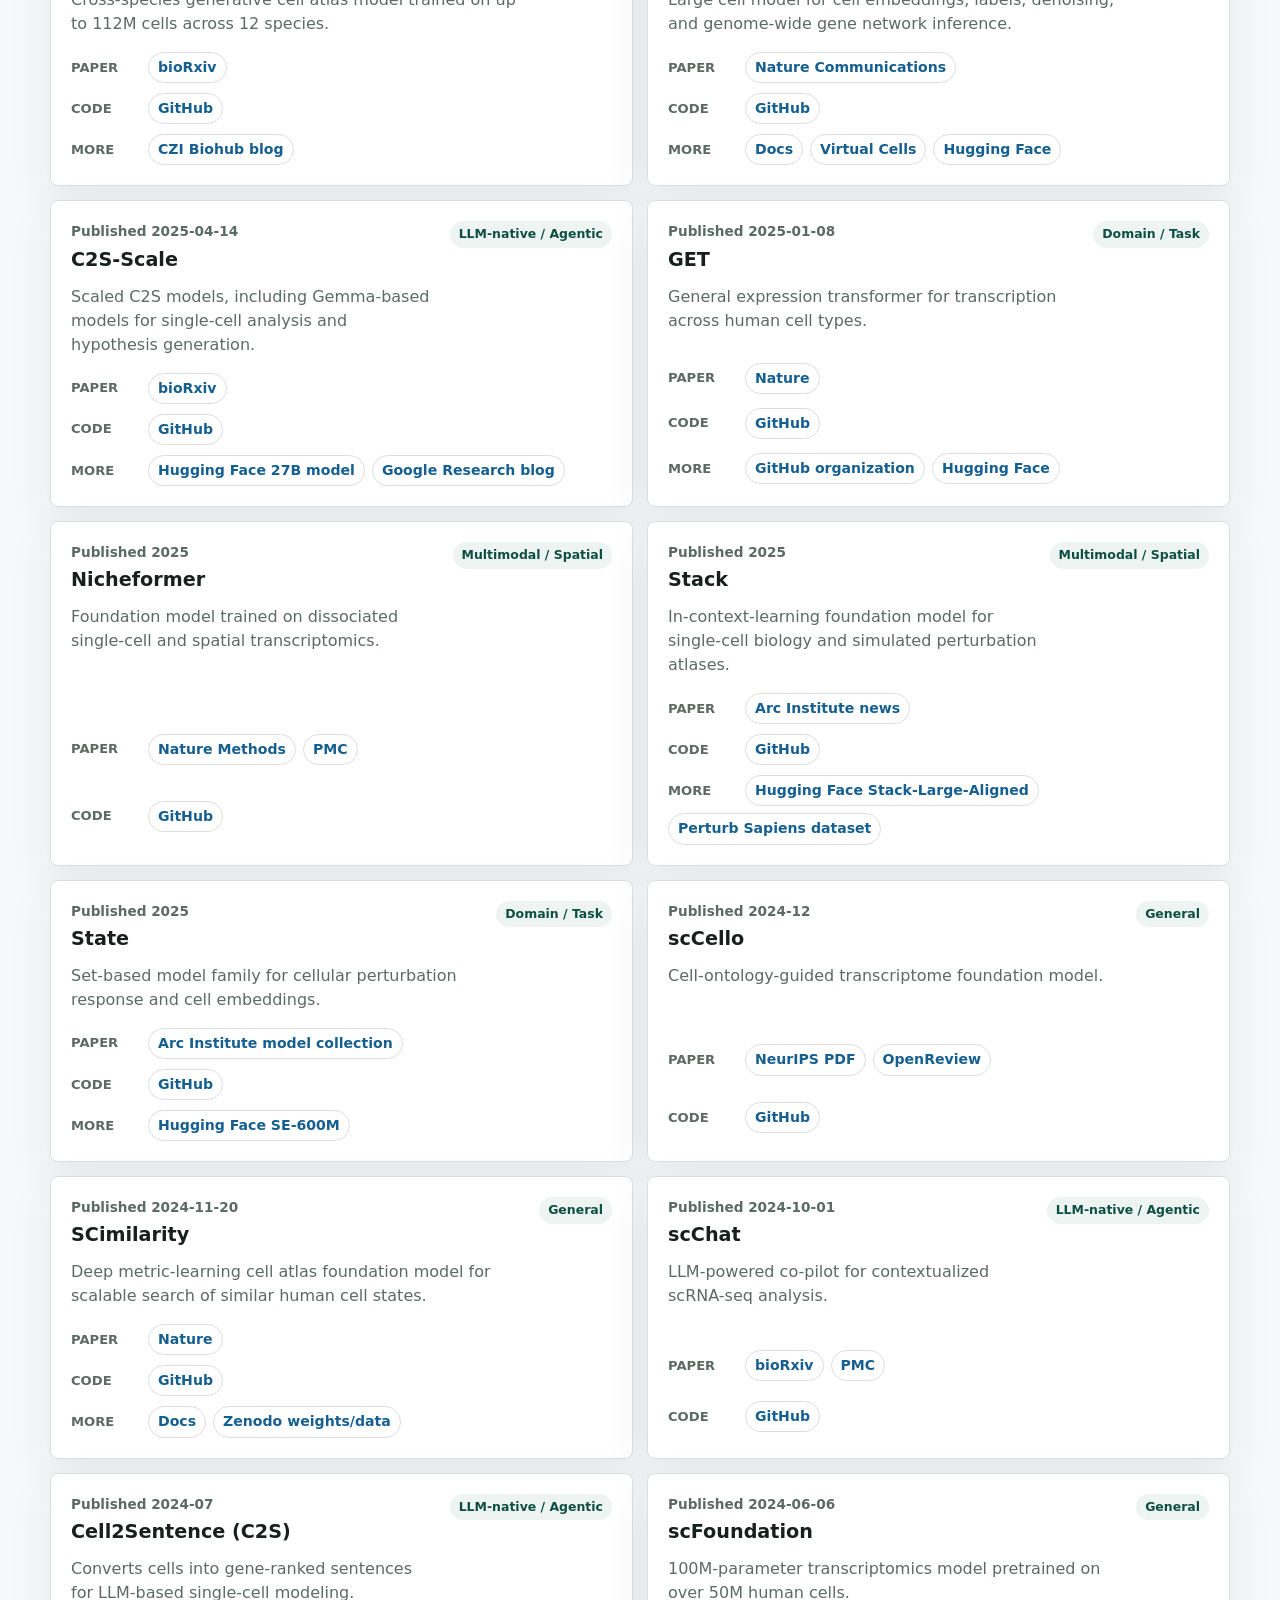
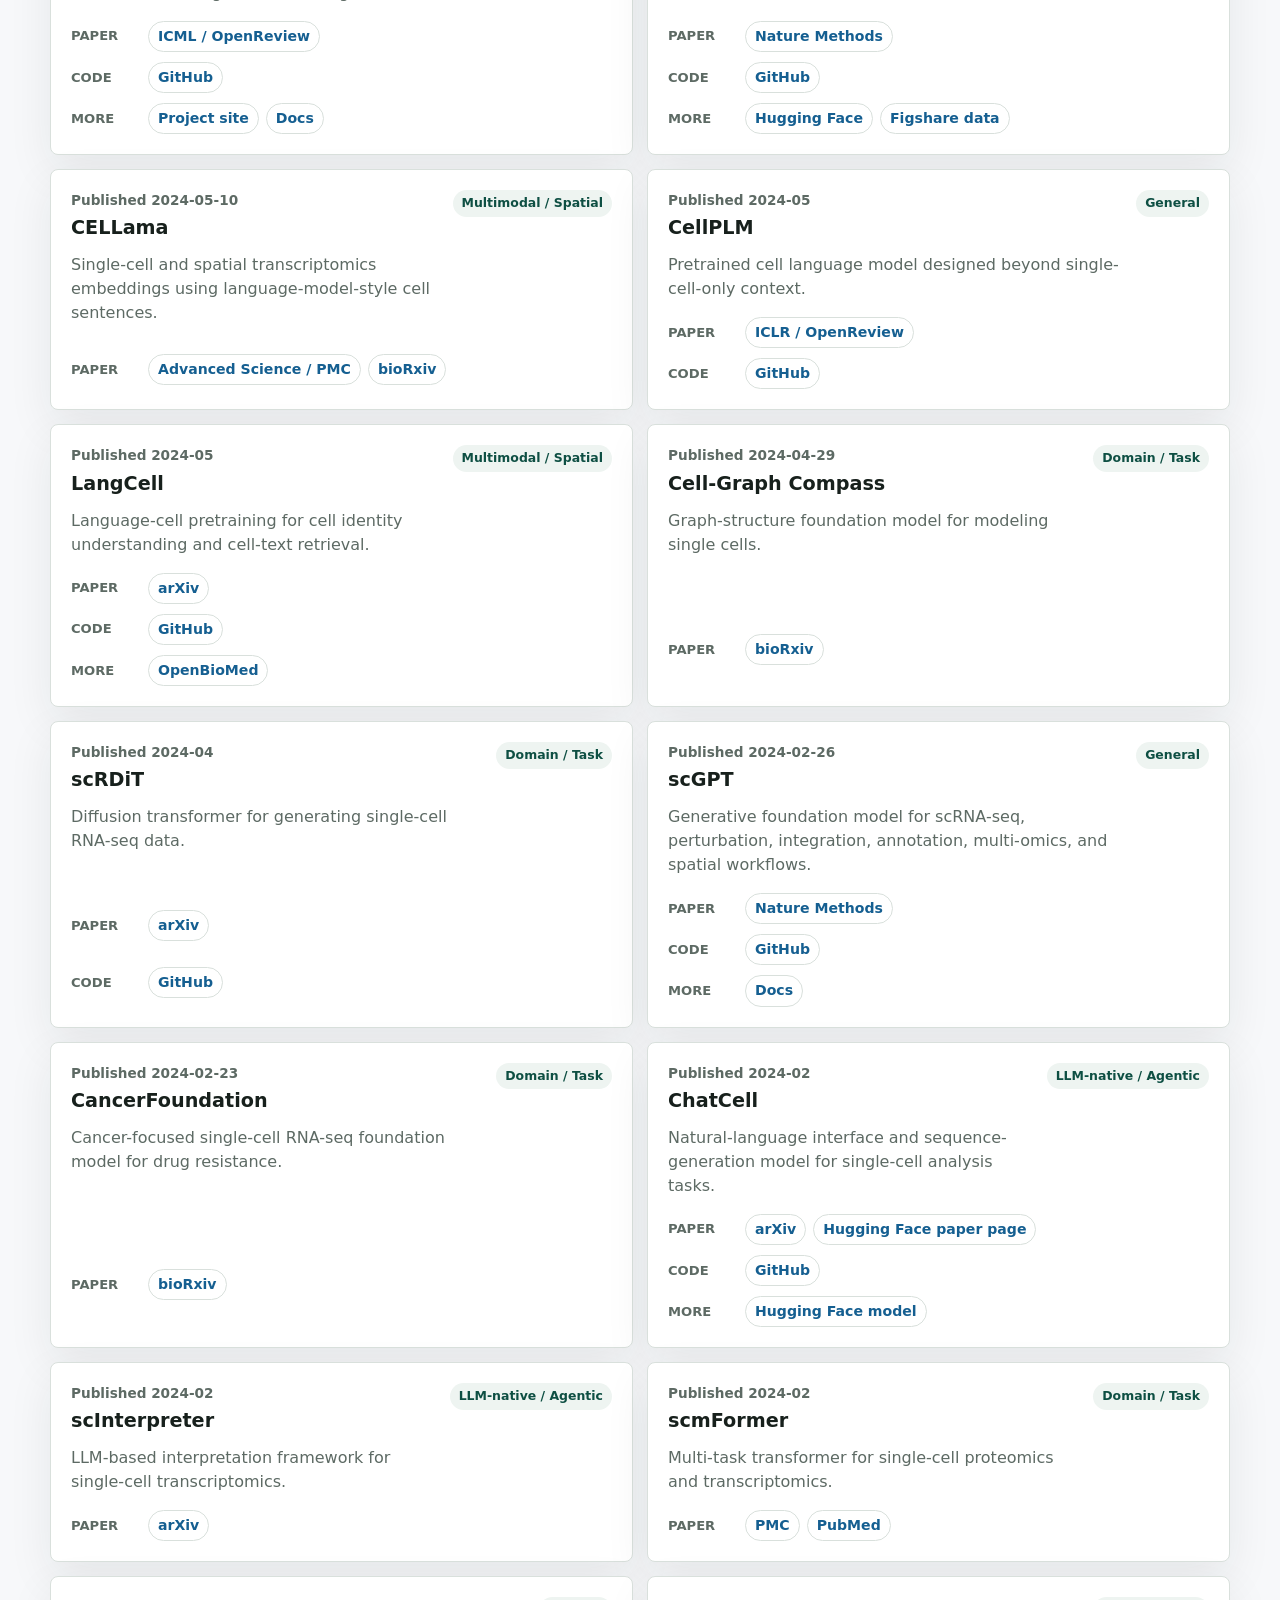
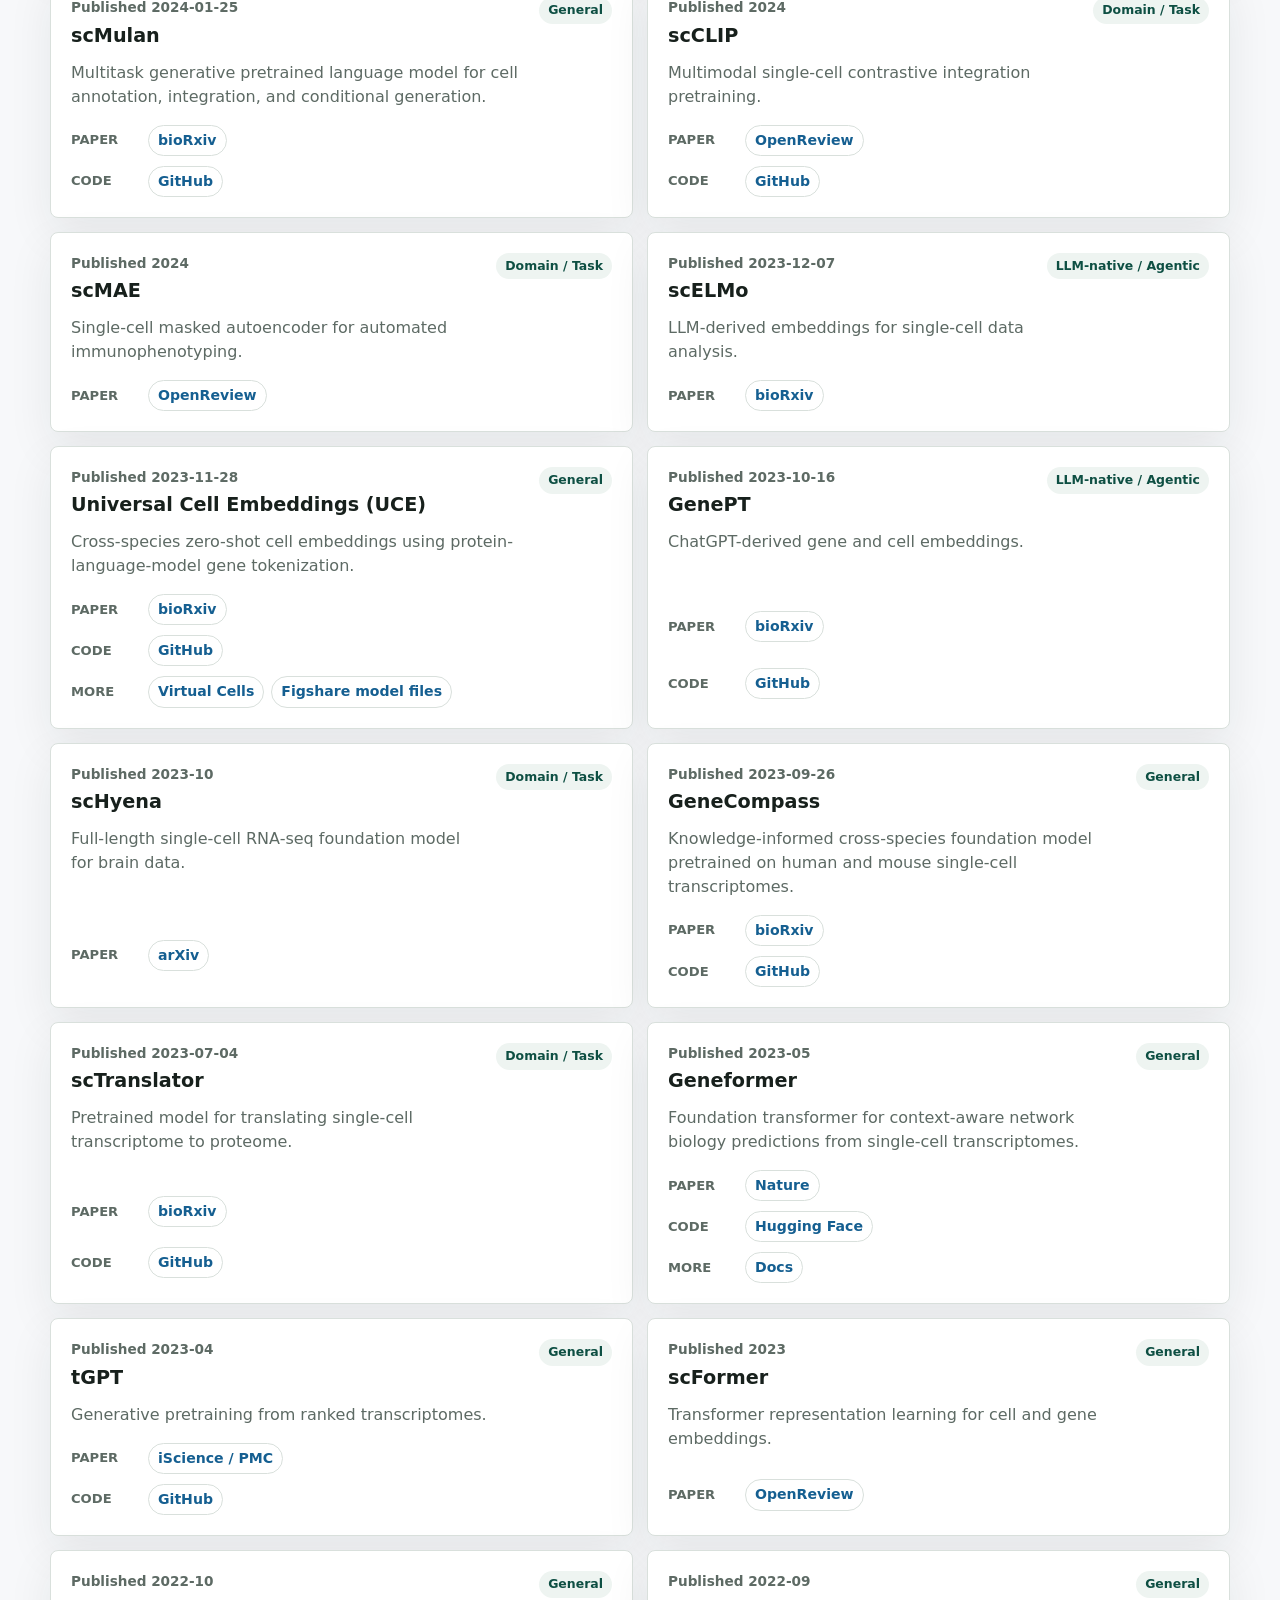
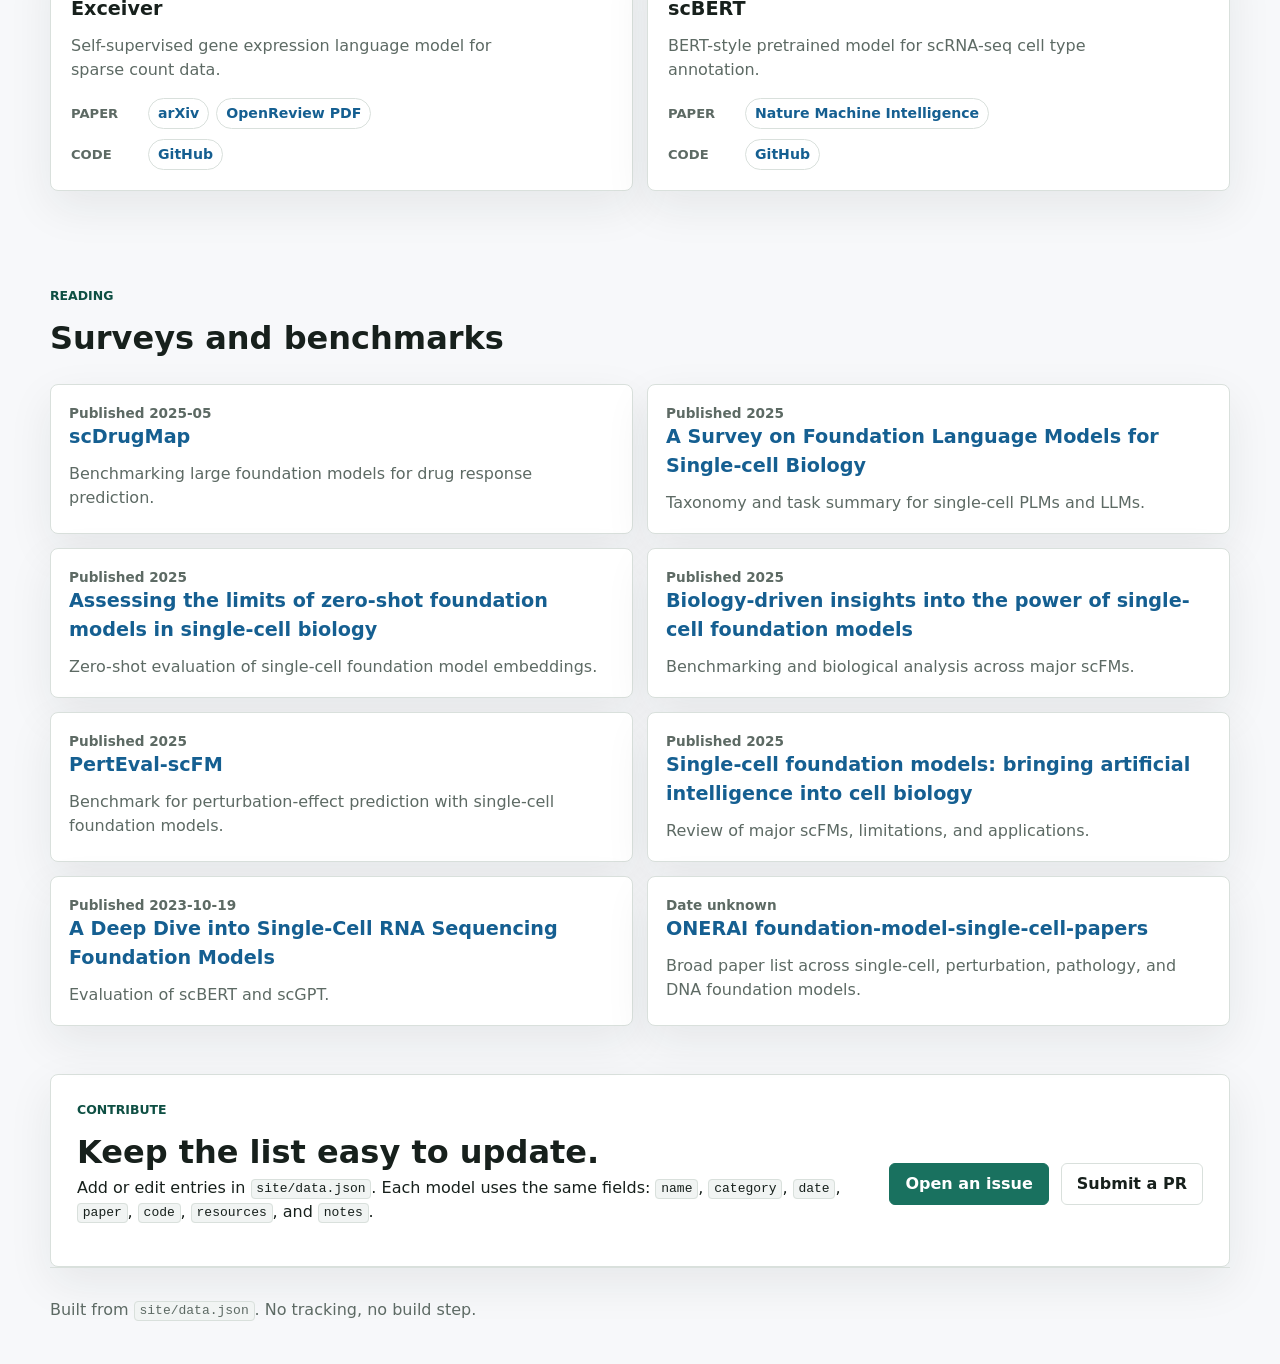
==== commit 2f1633cd: "Sync website files from main" ====
--- a/index.html
+++ b/index.html
@@ -10,9 +10,10 @@
   <body>
     <header class="site-header">
       <nav class="topbar" aria-label="Primary">
-        <a class="brand" href="./">AwesomeSCFM</a>
+        <a class="brand" href="./">Awesome Single Cell Foundation Models</a>
         <div class="nav-links">
           <a href="#models">Models</a>
+          <a href="#timeline">Timeline</a>
           <a href="#resources">Surveys</a>
           <a href="#contribute">Contribute</a>
           <a href="https://github.com/juntaic7/Awesome-Single-Cell-Foundation-Models#readme">Markdown</a>
@@ -20,10 +21,9 @@
       </nav>
 
       <section class="hero">
-        <p class="eyebrow">AwesomeSCFM</p>
         <h1>Single-cell foundation models, organized for discovery and contribution.</h1>
         <p class="subtitle">
-          Browse papers, code, model cards, docs, datasets, and project pages. Search and filters are reflected in the URL, so any view can be shared.
+          Browse papers, code, model cards, docs, datasets, and project pages. Sort by paper or preprint date, and share filtered views from the URL.
         </p>
         <div class="hero-actions">
           <a class="button primary" href="#models">Browse models</a>
@@ -50,6 +50,28 @@
           <span id="updatedDate">-</span>
           <p>Last updated</p>
         </div>
+      </section>
+
+      <section id="timeline" class="section">
+        <div class="section-heading">
+          <div>
+            <p class="eyebrow">Timeline</p>
+            <h2>When models appeared</h2>
+          </div>
+          <p id="timelineCount" class="section-note">Showing 0 models</p>
+        </div>
+        <div class="timeline-controls" aria-label="Timeline date range">
+          <label>
+            <span>Start month</span>
+            <input id="timelineStart" type="month">
+          </label>
+          <label>
+            <span>End month</span>
+            <input id="timelineEnd" type="month">
+          </label>
+          <button id="resetTimelineRange" type="button">Reset range</button>
+        </div>
+        <div id="timelinePlot" class="timeline-plot" aria-live="polite"></div>
       </section>
 
       <section id="models" class="section">
@@ -84,6 +106,7 @@
               <option value="data">Has data</option>
             </select>
           </label>
+
         </div>
 
         <div class="result-row">
@@ -110,7 +133,7 @@
           <h2>Keep the list easy to update.</h2>
           <p>
             Add or edit entries in <code>site/data.json</code>. Each model uses the same fields:
-            <code>name</code>, <code>category</code>, <code>paper</code>, <code>code</code>,
+            <code>name</code>, <code>category</code>, <code>date</code>, <code>paper</code>, <code>code</code>,
             <code>resources</code>, and <code>notes</code>.
           </p>
         </div>
--- a/styles.css
+++ b/styles.css
@@ -211,6 +211,13 @@
   margin-bottom: 22px;
 }
 
+.section-note {
+  margin-bottom: 0;
+  color: var(--muted);
+  font-size: 0.94rem;
+  font-weight: 700;
+}
+
 .filters {
   display: grid;
   grid-template-columns: minmax(220px, 1fr) 220px 220px;
@@ -343,6 +350,100 @@
   display: grid;
   grid-template-columns: repeat(2, minmax(0, 1fr));
   gap: 14px;
+}
+
+.timeline-plot {
+  overflow-x: auto;
+  border: 1px solid var(--line);
+  border-radius: 8px;
+  background: var(--surface);
+  box-shadow: var(--shadow);
+}
+
+.timeline-controls {
+  display: flex;
+  align-items: end;
+  flex-wrap: wrap;
+  gap: 12px;
+  margin-bottom: 16px;
+}
+
+.timeline-controls label {
+  width: 180px;
+}
+
+.timeline-controls button {
+  min-height: 44px;
+  border: 0;
+  background: transparent;
+  color: var(--link);
+  padding: 0 4px;
+}
+
+.timeline-plot svg {
+  display: block;
+  min-width: 920px;
+  width: 100%;
+}
+
+.timeline-year line {
+  stroke: #e3e9e6;
+  stroke-width: 1;
+}
+
+.timeline-year text {
+  fill: var(--muted);
+  font-size: 13px;
+  font-weight: 800;
+  text-anchor: middle;
+}
+
+.timeline-lane line {
+  stroke: var(--line);
+  stroke-width: 1.5;
+}
+
+.timeline-lane text {
+  fill: var(--text);
+  font-size: 14px;
+  font-weight: 850;
+  text-anchor: end;
+}
+
+.timeline-point circle {
+  stroke: #fff;
+  stroke-width: 2.5;
+  transform-box: fill-box;
+  transform-origin: center;
+  transition: transform 150ms ease, stroke-width 150ms ease;
+}
+
+.timeline-point {
+  cursor: pointer;
+}
+
+.timeline-point text {
+  fill: var(--text);
+  font-size: 12px;
+  font-weight: 800;
+  opacity: 0;
+  pointer-events: none;
+  paint-order: stroke;
+  stroke: var(--surface);
+  stroke-linejoin: round;
+  stroke-width: 4px;
+  transition: opacity 120ms ease;
+}
+
+.timeline-point:hover circle,
+.timeline-point:focus circle {
+  transform: scale(1.8);
+  stroke-width: 2;
+}
+
+.timeline-point:hover text,
+.timeline-point:focus text {
+  opacity: 1;
 }
 
 .resource-card {
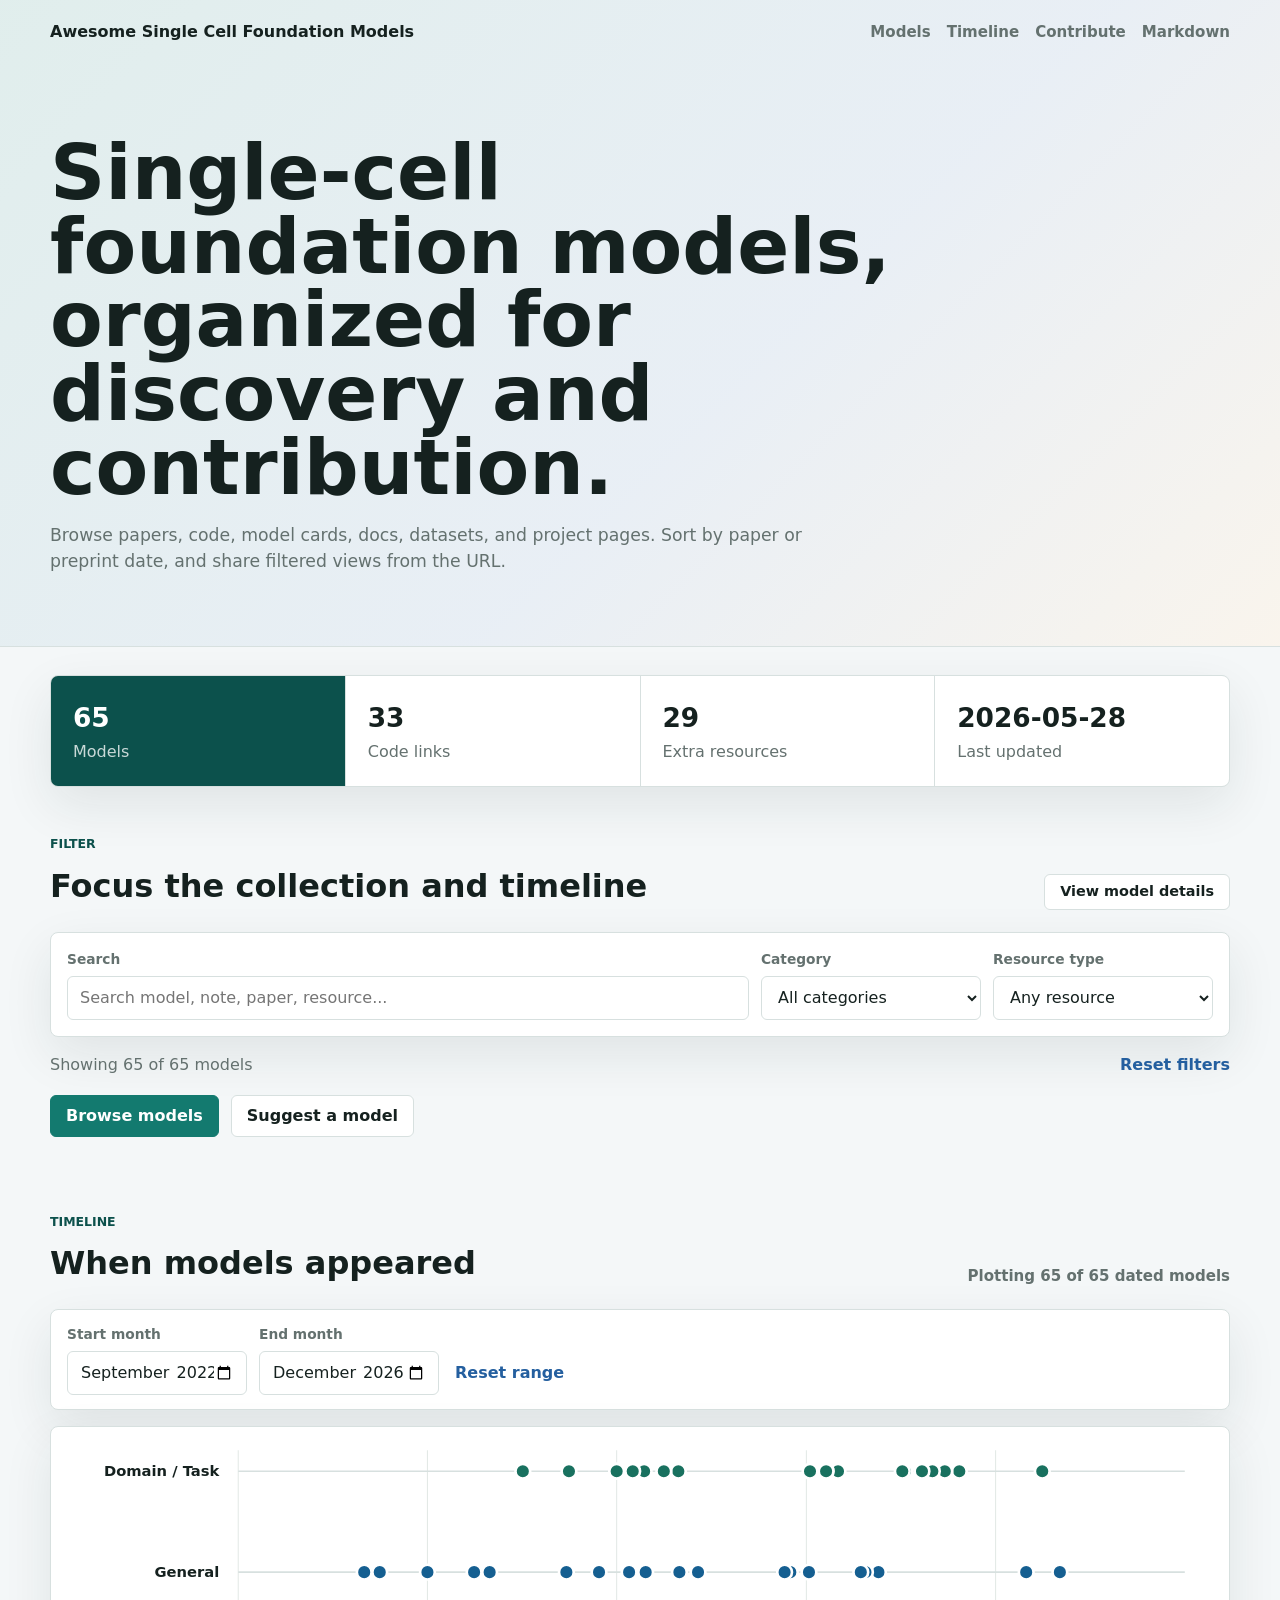
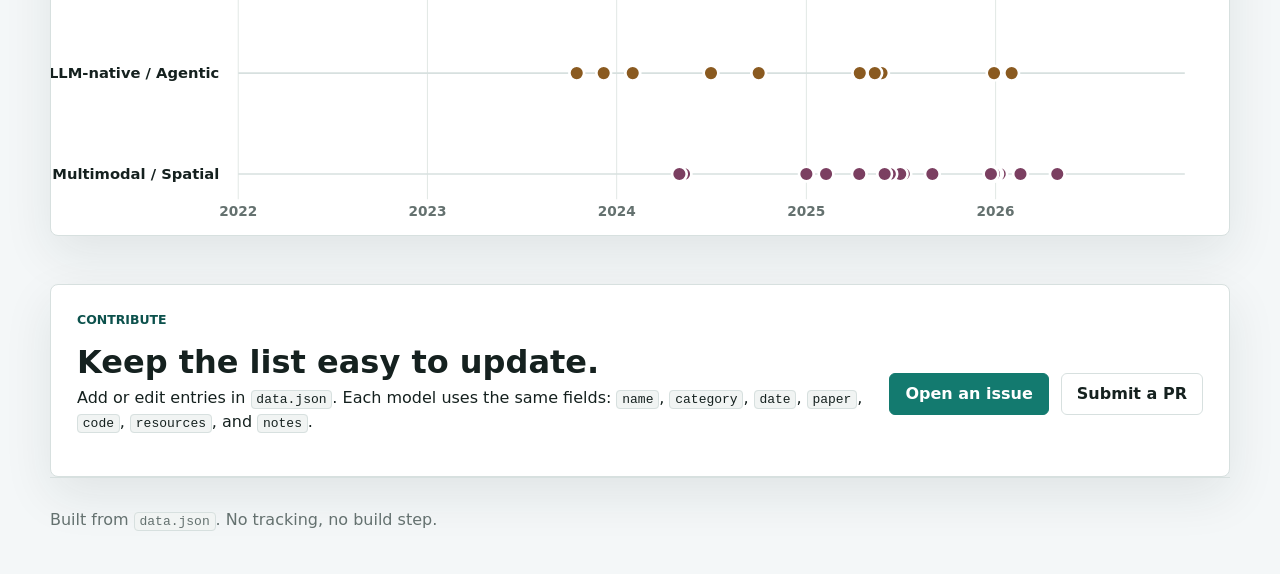
==== commit 3a3b2d57: "Improve site layout and model browsing" ====
--- a/index.html
+++ b/index.html
@@ -12,9 +12,8 @@
       <nav class="topbar" aria-label="Primary">
         <a class="brand" href="./">Awesome Single Cell Foundation Models</a>
         <div class="nav-links">
-          <a href="#models">Models</a>
+          <a class="models-link" href="models.html">Models</a>
           <a href="#timeline">Timeline</a>
-          <a href="#resources">Surveys</a>
           <a href="#contribute">Contribute</a>
           <a href="https://github.com/juntaic7/Awesome-Single-Cell-Foundation-Models#readme">Markdown</a>
         </div>
@@ -25,10 +24,6 @@
         <p class="subtitle">
           Browse papers, code, model cards, docs, datasets, and project pages. Sort by paper or preprint date, and share filtered views from the URL.
         </p>
-        <div class="hero-actions">
-          <a class="button primary" href="#models">Browse models</a>
-          <a class="button" href="https://github.com/juntaic7/Awesome-Single-Cell-Foundation-Models/issues/new?template=add-model.yml">Suggest a model</a>
-        </div>
       </section>
     </header>
 
@@ -49,6 +44,51 @@
         <div>
           <span id="updatedDate">-</span>
           <p>Last updated</p>
+        </div>
+      </section>
+
+      <section id="filters" class="section filter-section">
+        <div class="section-heading">
+          <div>
+            <p class="eyebrow">Filter</p>
+            <h2>Focus the collection and timeline</h2>
+          </div>
+          <a class="button small models-link" href="models.html">View model details</a>
+        </div>
+
+        <div class="filters" aria-label="Model filters">
+          <label class="search">
+            <span>Search</span>
+            <input id="searchInput" type="search" placeholder="Search model, note, paper, resource...">
+          </label>
+
+          <label>
+            <span>Category</span>
+            <select id="categoryFilter">
+              <option value="">All categories</option>
+            </select>
+          </label>
+
+          <label>
+            <span>Resource type</span>
+            <select id="resourceFilter">
+              <option value="">Any resource</option>
+              <option value="code">Has code</option>
+              <option value="model">Has model / weights</option>
+              <option value="docs">Has docs / project</option>
+              <option value="data">Has data</option>
+            </select>
+          </label>
+        </div>
+
+        <div class="result-row">
+          <p id="resultCount">Showing 0 models</p>
+          <button id="resetFilters" type="button">Reset filters</button>
+        </div>
+
+        <div class="filter-actions">
+          <a class="button primary models-link" href="models.html">Browse models</a>
+          <a class="button" href="https://github.com/juntaic7/Awesome-Single-Cell-Foundation-Models/issues/new?template=add-model.yml">Suggest a model</a>
         </div>
       </section>
 
@@ -74,65 +114,12 @@
         <div id="timelinePlot" class="timeline-plot" aria-live="polite"></div>
       </section>
 
-      <section id="models" class="section">
-        <div class="section-heading">
-          <div>
-            <p class="eyebrow">Collection</p>
-            <h2>Models</h2>
-          </div>
-          <button id="copyView" class="button small" type="button">Copy current view</button>
-        </div>
-
-        <div class="filters" aria-label="Model filters">
-          <label class="search">
-            <span>Search</span>
-            <input id="searchInput" type="search" placeholder="Search model, note, paper, resource...">
-          </label>
-
-          <label>
-            <span>Category</span>
-            <select id="categoryFilter">
-              <option value="">All categories</option>
-            </select>
-          </label>
-
-          <label>
-            <span>Resource type</span>
-            <select id="resourceFilter">
-              <option value="">Any resource</option>
-              <option value="code">Has code</option>
-              <option value="model">Has model / weights</option>
-              <option value="docs">Has docs / project</option>
-              <option value="data">Has data</option>
-            </select>
-          </label>
-
-        </div>
-
-        <div class="result-row">
-          <p id="resultCount">Showing 0 models</p>
-          <button id="resetFilters" type="button">Reset filters</button>
-        </div>
-
-        <div id="modelGrid" class="model-grid" aria-live="polite"></div>
-      </section>
-
-      <section id="resources" class="section">
-        <div class="section-heading">
-          <div>
-            <p class="eyebrow">Reading</p>
-            <h2>Surveys and benchmarks</h2>
-          </div>
-        </div>
-        <div id="resourceList" class="resource-list"></div>
-      </section>
-
       <section id="contribute" class="section contribute">
         <div>
           <p class="eyebrow">Contribute</p>
           <h2>Keep the list easy to update.</h2>
           <p>
-            Add or edit entries in <code>site/data.json</code>. Each model uses the same fields:
+            Add or edit entries in <code>data.json</code>. Each model uses the same fields:
             <code>name</code>, <code>category</code>, <code>date</code>, <code>paper</code>, <code>code</code>,
             <code>resources</code>, and <code>notes</code>.
           </p>
@@ -145,7 +132,7 @@
     </main>
 
     <footer>
-      <p>Built from <code>site/data.json</code>. No tracking, no build step.</p>
+      <p>Built from <code>data.json</code>. No tracking, no build step.</p>
     </footer>
 
     <script src="app.js"></script>
--- a/styles.css
+++ b/styles.css
@@ -1,16 +1,18 @@
 :root {
   color-scheme: light;
-  --bg: #f7f8fa;
+  --bg: #f4f7f8;
   --surface: #ffffff;
-  --surface-soft: #eef4f1;
-  --text: #17201c;
-  --muted: #5d6a64;
-  --line: #d9e0dc;
-  --accent: #19715f;
-  --accent-dark: #0e4f43;
-  --accent-soft: #dceee8;
-  --link: #155f91;
-  --shadow: 0 16px 45px rgba(21, 41, 34, 0.08);
+  --surface-soft: #eef5f4;
+  --surface-warm: #fff8ea;
+  --text: #15211f;
+  --muted: #64716f;
+  --line: #d7e0df;
+  --accent: #137a6f;
+  --accent-dark: #0c514c;
+  --accent-soft: #d8eeeb;
+  --link: #245f9f;
+  --gold: #b67916;
+  --shadow: 0 18px 50px rgba(20, 46, 48, 0.09);
 }
 
 * {
@@ -43,7 +45,7 @@
 
 .site-header {
   background:
-    linear-gradient(135deg, rgba(25, 113, 95, 0.12), rgba(71, 133, 171, 0.1)),
+    linear-gradient(135deg, rgba(19, 122, 111, 0.13), rgba(36, 95, 159, 0.1) 58%, rgba(182, 121, 22, 0.08)),
     var(--surface);
   border-bottom: 1px solid var(--line);
 }
@@ -66,6 +68,7 @@
 .brand {
   color: var(--text);
   font-weight: 800;
+  letter-spacing: 0;
 }
 
 .nav-links {
@@ -77,12 +80,32 @@
 
 .nav-links a {
   color: var(--muted);
-}
-
-.hero {
+  font-weight: 700;
+}
+
+.nav-links a:hover {
+  color: var(--accent-dark);
+  text-decoration: none;
+}
+
+.hero,
+.page-hero {
   width: min(1180px, calc(100% - 32px));
   margin: 0 auto;
+}
+
+.hero {
   padding: 72px 0 54px;
+}
+
+.page-hero {
+  padding: 48px 0 42px;
+}
+
+.compact-header {
+  background:
+    linear-gradient(135deg, rgba(19, 122, 111, 0.1), rgba(36, 95, 159, 0.08)),
+    var(--surface);
 }
 
 .eyebrow {
@@ -127,12 +150,16 @@
   font-size: 1.08rem;
 }
 
-.hero-actions,
+.filter-actions,
 .contribute-actions {
   display: flex;
   flex-wrap: wrap;
   gap: 12px;
   margin-top: 28px;
+}
+
+.filter-actions {
+  margin-top: 18px;
 }
 
 .button,
@@ -149,12 +176,14 @@
   font: inherit;
   font-weight: 700;
   cursor: pointer;
+  transition: border-color 150ms ease, background 150ms ease, color 150ms ease, transform 150ms ease;
 }
 
 .button:hover,
 button:hover {
   border-color: var(--accent);
   text-decoration: none;
+  transform: translateY(-1px);
 }
 
 .button.primary {
@@ -183,6 +212,11 @@
 .stats div {
   background: var(--surface);
   padding: 22px;
+}
+
+.stats div:first-child {
+  background: var(--accent-dark);
+  color: #fff;
 }
 
 .stats span {
@@ -199,8 +233,16 @@
   color: var(--muted);
 }
 
+.stats div:first-child p {
+  color: rgba(255, 255, 255, 0.78);
+}
+
 .section {
   padding: 48px 0;
+}
+
+.filter-section {
+  padding-bottom: 28px;
 }
 
 .section-heading {
@@ -223,6 +265,11 @@
   grid-template-columns: minmax(220px, 1fr) 220px 220px;
   gap: 12px;
   margin-bottom: 16px;
+  border: 1px solid var(--line);
+  border-radius: 8px;
+  background: var(--surface);
+  padding: 16px;
+  box-shadow: var(--shadow);
 }
 
 label span {
@@ -298,7 +345,7 @@
 .category {
   flex: none;
   border-radius: 999px;
-  background: var(--surface-soft);
+  background: var(--surface-warm);
   color: var(--accent-dark);
   padding: 4px 9px;
   font-size: 0.78rem;
@@ -340,7 +387,7 @@
 .pill {
   border: 1px solid var(--line);
   border-radius: 999px;
-  background: #fff;
+  background: var(--surface-soft);
   padding: 4px 9px;
   font-size: 0.88rem;
   font-weight: 700;
@@ -366,6 +413,11 @@
   flex-wrap: wrap;
   gap: 12px;
   margin-bottom: 16px;
+  border: 1px solid var(--line);
+  border-radius: 8px;
+  background: var(--surface);
+  padding: 14px 16px;
+  box-shadow: var(--shadow);
 }
 
 .timeline-controls label {
